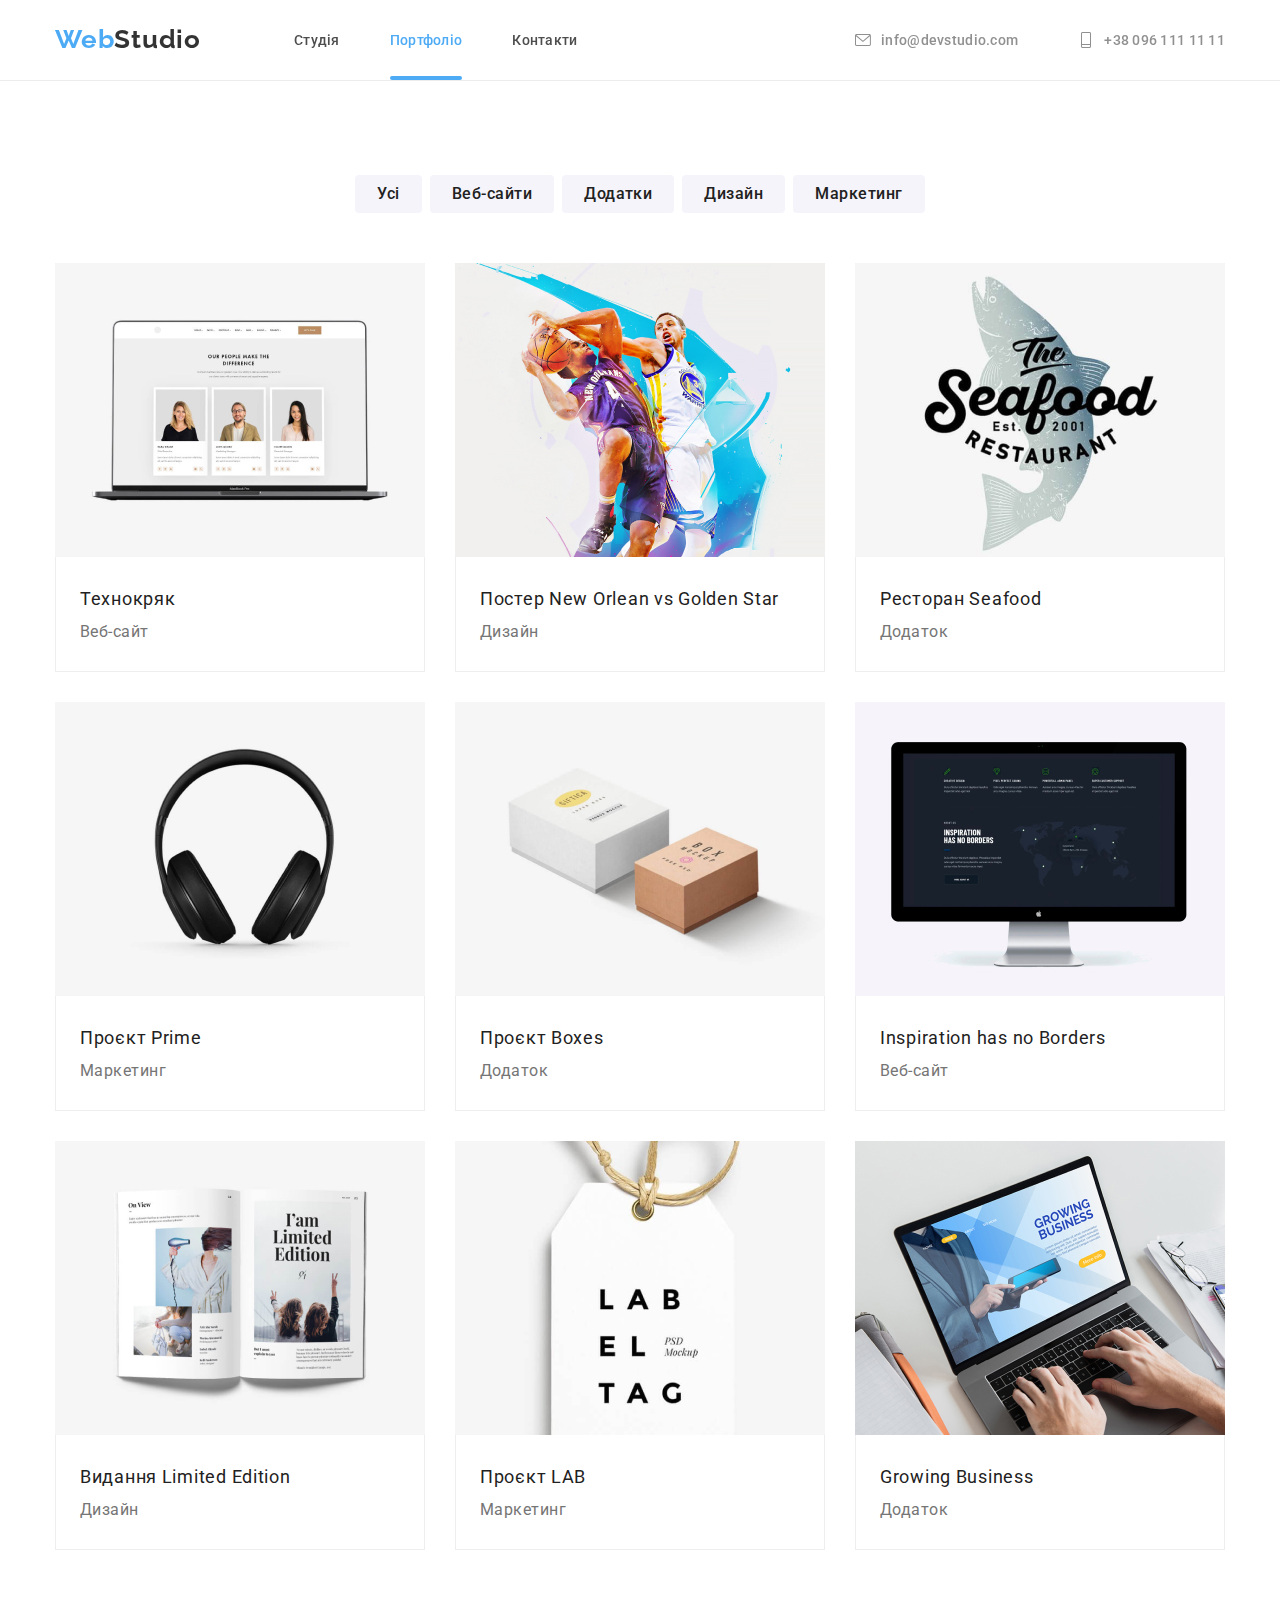
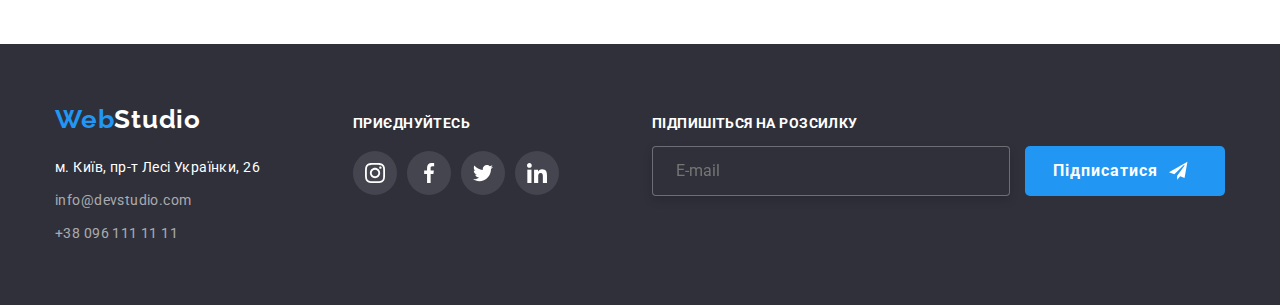
==== portfolio.html @ acaff8c2 "Initial commit" ====
<!DOCTYPE html>
<html lang="uk">

<head>
	<meta charset="UTF-8" />
	<meta http-equiv="X-UA-Compatible" content="IE=edge"/>
	<meta name="viewport" content="width=device-width, initial-scale=1.0"/>
	<link rel="preconnect" href="https://fonts.googleapis.com"/>
	<link rel="preconnect" href="https://fonts.gstatic.com" crossorigin/>
	<link
		href="https://fonts.googleapis.com/css2?family=Raleway:wght@700&family=Roboto:wght@400;500;700;900&display=swap"
		rel="stylesheet" />
	<title>Web Studio</title>
	<link rel="stylesheet" href="https://cdnjs.cloudflare.com/ajax/libs/modern-normalize/1.1.0/modern-normalize.min.css">
	<link rel="stylesheet" href="css/styles.css"/>
	<!--Font-->
</head>
<body>
	<header class="header">
		<div class="container">
			<div class="header__inner">
				<nav class="header-nav">
					<a href="./index.html" class="logo logo-bl"><span class="logo-blue">Web</span>Studio</a>
					<ul class="site-nav list">
						<li class="head-link">
							<a class="studio" href="./index.html">Студія</a>
						</li>
						<li class="head-link">
							<a class="current is-active" href="./portfolio.html">Портфоліо</a>
						</li>
						<li class="head-link">
							<a class="" href="#">Контакти</a>
						</li>
					</ul>
				</nav>
				<ul class="header-contacts list">
					<li>										
						<a class="link" href="mailto:info@devstudio.com">
							<svg class="icon-header" 
							width="16" height="12">
							<use href="images/icons.svg#icon-mail"></use>
							</svg>info@devstudio.com
						</a>
					</li>
					<li>			
						<a class="link" href="tel:+380961111111">
							<svg class="icon-header" 
							width="16" height="12">
							<use href="images/icons.svg#icon-phone"></use>
							</svg>
							+38 096 111 11 11
						</a>
					</li>
				</ul>
			</div>
		</div>
	</header>
	<main>
		<section class="shop">
			<div class="container">
					<h1 class="visually-hidden"></h1>
					<ul class="list buttons">
						<li class="butt-filt">
							<button type="button" class="btn filter">Усі</button>
						</li>
						<li class="butt-filt">
							<button type="button" class="btn filter">Веб-сайти</button>
						</li>
						<li class="butt-filt">
							<button type="button" class="btn filter">Додатки</button>
						</li>
						<li class="butt-filt">
							<button type="button" class="btn filter">Дизайн</button>
						</li>
						<li class="butt-filt">
							<button type="button" class="btn filter">Маркетинг</button>
						</li>
					</ul>
					<ul class="list shop__list">
						<li>
							<a class="shop_card" href="card">
								<div class="shop_overlay">
									<img src="images/project1.jpg" alt="notebook" width="368"/>
								<div class="overlay">
									<p>
										Ресурс пропонує комплексні пропозиції з різним рівнем функціоналу та сервісів. Все це дозволить відвідувачу отримати вичерпні відомості про компанію чи приватну особу.
									</p>
								</div>
								</div>
								<div class="shop__box">
									<h2 class="projects-card-title">Технокряк</h2>
									<p class="projects-card-text">Веб-сайт</p>
								</div>
							</a>
						</li>
						<li>
							<a class="shop_card" href="card">
								<div class="shop_overlay">
								<img src="images/project2.jpg" alt="poster" width="368"/>
								<div class="overlay">
									<p>
										Ресурс пропонує комплексні пропозиції з різним рівнем функціоналу та сервісів. Все це дозволить відвідувачу отримати вичерпні відомості про компанію чи приватну особу.
									</p>
								</div>
								</div>
								<div class="shop__box">
									<h2 class="projects-card-title">Постер New Orlean vs Golden Star</h2>
									<p class="projects-card-text">Дизайн</p>
								</div>
							</a>
						</li>
						<li>
							<a class="shop_card" href="card">
								<div class="shop_overlay">
								<img src="images/project3.jpg" alt="logo" width="368"/>
								<div class="overlay">
									<p>
										Ресурс пропонує комплексні пропозиції з різним рівнем функціоналу та сервісів. Все це дозволить відвідувачу отримати вичерпні відомості про компанію чи приватну особу.
									</p>
								</div>
								</div>
								<div class="shop__box">
									<h2 class="projects-card-title">Ресторан Seafood</h2>
									<p class="projects-card-text">Додаток</p>
								</div>
							</a>
						</li>
						<li>
							<a class="shop_card"  href="card">
								<div class="shop_overlay">
								<img src="images/project4.jpg" alt="headphones" width="368"/>
								<div class="overlay">
									<p>
										Ресурс пропонує комплексні пропозиції з різним рівнем функціоналу та сервісів. Все це дозволить відвідувачу отримати вичерпні відомості про компанію чи приватну особу.
									</p>
								</div>
								</div>
								<div class="shop__box">
									<h2 class="projects-card-title">Проєкт Prime</h2>
									<p class="projects-card-text">Маркетинг</p>
								</div>
							</a>	
						</li>
						<li>
							<a class="shop_card" href="card">
								<div class="shop_overlay">
								<img src="images/project5.jpg" alt="cardboxes" width="368"/>
								<div class="overlay">
									<p>
										Ресурс пропонує комплексні пропозиції з різним рівнем функціоналу та сервісів. Все це дозволить відвідувачу отримати вичерпні відомості про компанію чи приватну особу.
									</p>
								</div>
								</div>
								<div class="shop__box">
									<h2 class="projects-card-title">Проєкт Boxes</h2>
									<p class="projects-card-text">Додаток</p>
								</div>
							</a>	
						</li>
						<li>
							<a class="shop_card" href="card">
								<div class="shop_overlay">
								<img src="images/project6.jpg" alt="monitor" width="368"/>
								<div class="overlay">
									<p>
										Ресурс пропонує комплексні пропозиції з різним рівнем функціоналу та сервісів. Все це дозволить відвідувачу отримати вичерпні відомості про компанію чи приватну особу.
									</p>
								</div>
								</div>
								<div class="shop__box">
									<h2 class="projects-card-title">Inspiration has no Borders</h2>
									<p class="projects-card-text">Веб-сайт</p>
								</div>
							</a>
						</li>
						<li>
							<a class="shop_card" href="card">
								<div class="shop_overlay">
								<img src="images/project7.jpg" alt="book" width="368"/>
								<div class="overlay">
									<p>
										Ресурс пропонує комплексні пропозиції з різним рівнем функціоналу та сервісів. Все це дозволить відвідувачу отримати вичерпні відомості про компанію чи приватну особу.
									</p>
								</div>
								</div>
								<div class="shop__box">
									<h2 class="projects-card-title">Видання Limited Edition</h2>
									<p class="projects-card-text">Дизайн</p>
								</div>
							</a>	
						</li>
						<li>
							<a class="shop_card" href="card">
								<div class="shop_overlay">
								<img src="images/project8.jpg" alt="tag" width="368"/>
								<div class="overlay">
									<p>
										Ресурс пропонує комплексні пропозиції з різним рівнем функціоналу та сервісів. Все це дозволить відвідувачу отримати вичерпні відомості про компанію чи приватну особу.
									</p>
								</div>
								</div>
								<div class="shop__box">
									<h2 class="projects-card-title">Проєкт LAB</h2>
									<p class="projects-card-text">Маркетинг</p>
								</div>
							</a>
						</li>
						<li>
							<a class="shop_card" href="card">
								<div class="shop_overlay">
								<img src="images/project9.jpg" alt="notebook" width="368"/>
								<div class="overlay">
									<p>
										Ресурс пропонує комплексні пропозиції з різним рівнем функціоналу та сервісів. Все це дозволить відвідувачу отримати вичерпні відомості про компанію чи приватну особу.
									</p>
								</div>
								</div>
								<div class="shop__box">
									<h2 class="projects-card-title">Growing Business</h2>
									<p class="projects-card-text">Додаток</p>
								</div>
							</a>
						</li>
					</ul>
			</div>
		</section>
	</main>
	<!-- footer section  -->
	<footer class="footer">
		<div class="container">
			<div class="footer__row">
				<div class="footer__inner">
					<a href="./index.html" class="logo footer__logo logo-wh">
						<span class="logo-blue">Web</span>Studio</a>
					<address class="footer-contacts">
						<a href="#" class="footer-adress">м. Київ, пр-т Лесі Українки, 26</a>
						<a href="mailto:info@devstudio.com" class="cont">info@devstudio.com</a>
						<a href="tel:+380961111111" class="cont">+38 096 111 11 11</a>
					</address>
				</div>
				<div class="footer__inner-soc">
					<p class="footer-name-p">Приєднуйтесь</p>
					<ul class="footer__soc-row">
						<li>
							<a  class="footer_social" href="#">
								<svg class="icon-footer" 
									width="20" height="20">
									<use href="images/icons.svg#icon-instagramwh"></use>
								</svg>
							</a>
						</li>
						<li>
							<a  class="footer_social" href="#">
								<svg class="icon-footer" 
									width="20" height="20">
									<use href="images/icons.svg#icon-facebookwh"></use>
								</svg>
							</a>
						</li>
						<li>
							<a  class="footer_social" href="#">
								<svg class="icon-footer" 
									width="20" height="20">
									<use href="images/icons.svg#icon-twitterwh"></use>
								</svg>
							</a>
						</li>
						<li>
							<a  class="footer_social" href="#">
								<svg class="icon-footer" 
									width="20" height="20">
									<use href="images/icons.svg#icon-linkedinwh"></use>
								</svg>
							</a>
						</li>
					</ul>
				</div>
				<div class="footer_form">
					<p class="footer-send-p">Підпишіться на розсилку</p>
					<form class="footer-form-send" >
						<input class="input-field-send" type="email" name="user-mail"
								required 
								placeholder="E-mail"/>
						<button class="footer-send-btn" type="submit">
							Підписатися 
							<svg class="icon-send" width="20" height="20">
								<use href="./images/icons.svg#icon-teleg-wb" ></use>
							</svg>
						</button>
					</form> 	
				</div>
			</div>
		</div>
	</footer>
	<div class="backdrop is-hidden" data-modal>
		<div class="modal">
		  <button class="close" data-modal-close>
				<svg 
				width="11" height="11" viewBox="0 0 32 32">
				 <use href="./images/icons.svg#icon-close-black">
				 </use>
				</svg>
			</button>
		</div>
	</div>
	<script src="./js/modal.js"></script>
</body>
</html>
---- css/styles.css ----
:root {
	/* Fonts */
	--main-font: "Roboto", sans-serif;
	--secondary-font: "Raleway", sans-serif;
	/*Text colors*/
	--main-txt-cl: #757575;
	--second-txt-cl: #212121;
	--accent-txt-cl: #2196f3;
	--light-txt-cl: #ffffff;
	--black-txt-cl: #000000;
	--black-opacity-txt-cl: rgba(255, 255, 255, 0.6);

	/*Background colors*/
	--main-bg-cl: #FFFFFF;
	--secondary-bg-cl: #2f303a;
	--third-bg-cl: #f5f4fa;
	--button-bg-cl: #2196f3;
}

*,
*::after,
*::before {
	-webkit-box-sizing: border-box;
	box-sizing: border-box;
}

body {
	position: relative;
	font-style: normal;
	margin: 0 auto;
}

input {
	border: none;
	font-family: inherit;
	font-weight: inherit;
	font-size: inherit;
}

input:-webkit-autofill {
	-webkit-box-shadow: 0 0 0 30px rgba(255, 255, 255, 0) inset;
	box-shadow: 0 0 0 30px rgba(255, 255, 255, 0) inset;
}

input::-webkit-outer-spin-button,
input::-webkit-inner-spin-button {
	-webkit-appearance: none;
	margin: 0;
}

textarea,
input,
button:focus {
	outline: none;
}

button {
	font-size: inherit;
	cursor: pointer;
	border: none;
	background: none;
	padding: 0;
	font-family: inherit;
	color: inherit;
}


ul,
li {
	display: block;
	margin: 0;
	padding: 0;
}

h1,
h2,
h3,
h4,
h5,
h6 {
	font-weight: 400;
	margin: 0;
}

p {
	margin: 0;
}

a {
	text-decoration: none;
	color: inherit;
}


textarea {
	color: inherit;
	font-family: inherit;
	font-weight: inherit;
	font-size: inherit;
	border: none;
	resize: none;
	padding: 12px 16px;
}

.container {
	max-width: 1200px;
	margin: 0 auto;
	padding-left: 15px;
	padding-right: 15px;
}

/* body */
body {
	background-color: var(--main-bg-cl);
	color: var(--main-txt-cl);
	font-family: var(--main-font);
}

/* header */
.header {
	background-color: var(--light-txt-cl);
	font-weight: 500;
	font-size: 14px;
	line-height: calc(16/14);
	letter-spacing: 0.02em;
	margin: 0;
	padding: 24px 0 25px;
}

.header nav {
	display: flex;
	align-items: center;
	opacity: 0.8;
}

.studio {
	margin-left: 93px;
}

.current {
	font-weight: 500;
	font-size: 14px;
	line-height: 16px;
	letter-spacing: 0.02em;
	color: #212121;
}

.header__inner {
	display: flex;
	align-items: center;
	justify-content: space-between;
}

.header a {
	transition: color 250ms cubic-bezier(0.4, 0, 0.2, 1);
}

nav:active {
	color: var(--accent-txt-cl);
}

.header-contacts a {
	text-decoration: none;
	color: var(--main-txt-cl);
	opacity: 0.8;
}

.header-contacts a:hover,
.header-contacts a:focus {
	color: var(--accent-txt-cl);
	
}

.mail::before
.tel::before {
	content: "";
	background-image: url(images/smartphone.svg);
}

/* logo */
.logo {
	display: inline-block;
	font-family: var(--secondary-font);
	font-weight: 700;
	font-size: 26px;
	line-height: calc(31/26);
	letter-spacing: 0.03em;
	text-decoration: none;
}

.logo-bl {
	color: var(--black-txt-cl);
}

.logo-wh {
	color: var(--light-txt-cl);
}

.logo-blue {
	color: var(--accent-txt-cl);
}

/*svg*/
.icon-header {
	display: flex;
	fill: currentColor;
	height: 16px;
	align-items: center;
	transition: color 250ms cubic-bezier(0.4, 0, 0.2, 1);
}
.link {
    color: grey;
}
.link:hover
.link:focus{
    color: var(--accent-txt-cl);
}

.icon-team:hover
.icon-team:focus {
	fill:#EEEEEE
}


/* help class to remove dots in ul */
.list {
	list-style: none;
}

/* help class to hide header */
.hide {
	visibility: hidden;
}
.visually-hidden {
	position: absolute;
	width: 1px;
	height: 1px;
	margin: -1px;
	padding: 0;
	overflow: hidden;
	border: 0;
	clip: rect(0 0 0 0);
   } 
/* site-nav */

.site-nav,
.header-contacts {
	display: flex;
	align-items: center;
}

.header-contacts li a {
	margin-left: 10px;
	display: flex;
	align-items: center;
}

.header-contacts li a:hover {
	fill: #2196f3;
	
}

.header-contacts li a svg {
	margin-right: 10px;
}

.site-nav .is-active {
	color: var(--accent-txt-cl);
}

.current::after {
	position: absolute;
	display: block;
	content: "";
	bottom: 0;
	left: 0;
	width: 100%;
	height: 4px;
	border-radius: 2px;
	background: #2196f3;
}

.head-link a{
	position: relative;
	padding: 32px 0;
}


.site-nav a {
	text-decoration: none;
	color: var(--second-txt-cl);
}

.site-nav a:hover,
.site-nav a:focus {
	color: var(--accent-txt-cl);
}

.site-nav li:not(:last-child),
.header-contacts li:not(:last-child) {
	margin-right: 50px;
}

/* hero */

.hero {
	padding: 200px;
	background-color: var(--secondary-bg-cl);
	background-image: url(../images/main-bg.png);
	background-position: center center;
	background-repeat: no-repeat;
	background-size: cover;
	background-color: rgba(47, 48, 58, 0.4);
	max-width: 1600px;
	width: 100%;
	background-size: cover;
	position: relative;
	z-index: 10;
	margin: 0 auto;
}

.hero:after {
	content: '';
	position: absolute;
	top: 0;
	left: 0;
	right: 0;
	bottom: 0;
	background: rgba(47, 48, 58, 0.4);
	z-index: -1;
}

.hero__inner {
	margin: 0 auto;
}

.hero a{
	transition: color 250ms cubic-bezier(0.4, 0, 0.2, 1);
}


.hero-title {
	display: block;
	margin: 0 auto;
	max-width: 700px;
	font-weight: 900;
	font-size: 44px;
	line-height: calc(60/44);
	text-align: center;
	letter-spacing: 0.06em;
	text-transform: uppercase;
	color: var(--light-txt-cl);
}

.btn-hero {
	transform: translateY(30px);
	font-family: var(--main-font);
	color: var(--light-txt-cl);
	background-color: var(--button-bg-cl);
	font-weight: 700;
	font-size: 16px;
	line-height: calc(30/16);
	padding: 10px 32px;
	border-radius: 4px;
	margin: 0 auto;
	max-width: fit-content;
	display: flex;
	align-items: center;
	text-align: center;
	letter-spacing: 0.06em;
	box-shadow: 0px 4px 4px rgba(0, 0, 0, 0.15);
}

/* Modal*/

.backdrop {
	position: fixed;
	z-index: 99;
	top: 0;
	left: 0;
	width: 100%;
	height: 100%;
	background-color: rgba(0, 0, 0, 0.2);
	transition: opacity 250ms cubic-bezier(0.4, 0, 0.2, 1);
}
  
.backdrop.is-hidden {
	opacity: 0;
	pointer-events: none;
}
  
.modal {
	position: absolute;
	z-index: 99;
	top: 70px;
	left: 30%;
	width: 528px;
	min-height: 561px;
	background-color: var(--main-bg-cl);
	border-radius: 4px;
	top: 50%; 
	left: 50%; 
	transform: translate(-50%, -50%); 
	padding: 40px;;
}
  
.close {
	position: absolute;
	top: 8px;
	right: 8px;
	display: flex;
	align-items: center;
	justify-content: center;
	width: 30px;
	height: 30px;
	padding: 0;
	border: 1px solid rgba(0, 0, 0, 0.1);
	border-radius: 50%;
	cursor: pointer;
	fill: var(--black-txt-cl);
	background-color: var(--main-bg-cl);
}

.close:focus{
	fill: #2196F3;
}


/* Modal form */
.register-form-title {
	display: block;
	text-align: center;
	font-size: 20px;
	margin-bottom: 10px;
	font-weight: 700;
	font-size: 20px;
	line-height: 23px;
	text-align: center;
	letter-spacing: 0.03em;
	color: #212121;
}

.register-form {
	letter-spacing: 0.01em;
}

.register-form-group {
	margin-bottom: 20px;
}
  
.register-form-field {
	position: relative;
	display: block;
	margin-bottom: 25px;
	transform: translateY(18px);
}
  
.register-form-label {
	position: absolute;
	display: block;
	top: -14px;
	left: 5px;
	font-family: var(--main-font);
	font-style: normal;
	font-weight: 400;
	font-size: 14px;
	line-height: 14px;
	letter-spacing: 0.01em;
	color: #757575;
}
  
.register-form-input {
	width: 100%;
	height: 45px;
	padding-left: 42px;
	padding-right: 42px;
	margin-top: 3px;
	border: 1px solid #191c26;
	border-radius: 10px;
	outline: transparent;
	transition: border-color 250ms;
	box-sizing: border-box;
	border: 1px solid rgba(33, 33, 33, 0.2);
	border-radius: 4px;
}
  
.register-form-input:focus  {
	border: 1px solid rgba(33, 150, 243, 0.9);
}

.register-form-input:focus ~ .register-form-icon {
	fill: #2196f3;
}

.register-form-feedback {
	position: absolute;
	display: flex;
	top: -13%;
	left: 5px;
	font-family: var(--main-font);
	font-style: normal;
	font-weight: 400;
	font-size: 14px;
	line-height: 14px;
	letter-spacing: 0.01em;
	color: #757575;
}

.modal-textarea { 
	display: block;
  	width: 100%;
  	height: 130px;
  	padding: 16px;
 	font-size: 14px;
  	resize: none;
  	outline: transparent;
	color: rgba(117, 117, 117, 0.5);
}

.modal-textarea::placeholder {
	padding: 0;
}

.register-form-icon {
	position: absolute;
	top: 50%;
	left: 10px;
	transform: translateY(-50%);
	fill: #212121;
}
  
.register-form-icon:hover  
.register-form-icon:focus
.register-form-icon::placeholder{
	fill: #2196f3;
	transition: fill 250ms cubic-bezier(0.4, 0, 0.2, 1);
}
  
.register-form-notification {
	position: absolute;
	top: 50%;
	right: 10px;
	transform: translateY(-50%);
	display: block;
  }
  
  
  .register-form-heading {
	display: block;
	margin-bottom: 10px;
	font-size: 14px;
  }
  
  .register-form-message {
	
  }
  
  .register-form-message::placeholder {
	font-size: 14px;
  }
  
  .register-form-agreement {
	width: 423px;
	height: 24px;
	display: flex;
	align-items: center;
	justify-content: center;
	gap: 10px;
	margin-bottom: 20px;
  }
  
  .register-form-desc {
	font-size: 14px;
	user-select: none;
}
  
.register-form-link {
	color: #2196f3;
	text-decoration: underline;
}
  
.register-form-btn {
	display: flex;
	font-weight: 700;
	margin: 0 auto;
	width: 200px;
	height: 50px;
	padding-left: 50px;
	border-radius: 5px;
	align-items: center;
	text-align: center;
	letter-spacing: 0.06em;
	box-shadow: 0px 4px 4px rgba(0, 0, 0, 0.15);
	background: var(--button-bg-cl);
	color: var(--light-txt-cl);
}

.register-form-btn:focus {
	background: #188CE8;
}

.register-form-checkbox:checked + .register-form-agreement {
	color: #2196f3;
}

/*  input modal  */

.modal_text {
	text-align: center;
	margin-top: 40px;
	font-weight: 700;
	font-size: 20px;
	color: #000000;
}

.input__name input {
	max-width: 448px;
	width: 100%;
	min-height: 40px;
	margin: 20px 20px 0px 20px;
	position: relative;
	border-radius: 4px;
	border: 1px solid #999999;
	padding-left: 30px;
}

.input__name img {
	float: left;
	transform: translate(44px, 32px);
}


.text__area {
	margin-left: 0;
	max-width: 448px;
	min-height: 90px;
	margin-top: 10px;
	border-radius: 4px;
	border: 1px solid #999999;
	width: 100%;
	outline: transparent;
	transition: border-color 250ms;
	box-sizing: border-box;
	border: 1px solid rgba(33, 33, 33, 0.2);
}

textarea {
	max-width: 448px;
	width: 100%;
	min-height: 90px;
	padding: 8px;
}

::placeholder {
	padding: 8px;
}

.checkbox_m {
	text-decoration: dashed;
	color: #2196F3;
	border-bottom: 1px solid #2196F3;
}

.check {
	margin-left: 42px;
}


.about {
	padding-top: 94px;
	padding-bottom: 94px;
}

.feature-list {
	display: flex;
	gap: 30px;
}

.feature-list-title {
	margin-bottom: 10px;
	margin-top: 15px;
}

.about__icon-overlay {
	height: 120px;
	background: #F5F4FA;
	border-radius: 4px;
	margin-bottom: 30px;
	display: flex;
	align-items: center;
	justify-content: center;
}

.what {
	padding-bottom: 94px;
}

.what__title {
	margin-bottom: 50px;
}

.what__list {
	display: flex;
	gap: 30px;
}

.what__list {
	align-items: center;
}

.what_name {
	opacity: 1;
}

.what_name p {
	display: flex;
	position: absolute;
	width: 100%;
	height: 24%;
	bottom: 0;
	left: 0;
	justify-content: center;
	align-items: center;
	background-color: rgba(47, 48, 58, 0.8);
	box-sizing: border-box;
	text-transform: uppercase;
	font-size: 14px;
	line-height: calc(16/14);
	text-align: center;
	letter-spacing: 0.03em;
	color: #fff;
	font: var(--main-font);
}

.what__list li {
	position: relative;
}

.what__list li img {
	display: block;
}

/* section  */

.section.team {
	background-color: var(--third-bg-cl);
}

.section-title {
	font-weight: 700;
	font-size: 36px;
	line-height: calc(42/36);
	text-align: center;
	letter-spacing: 0.03em;
	color: var(--second-txt-cl);
}


/* features */

.feature-list-title {
	font-weight: 700;
	font-size: 14px;
	line-height: calc(16/14);
	letter-spacing: 0.03em;
	text-transform: uppercase;
	color: var(--second-txt-cl);
}

.feature-list-text {
	font-size: 14px;
	line-height: calc(24/14);
	letter-spacing: 0.03em;
	color: var(--main-txt-cl);
}

/* team  */
.container__team {
	display: flex;
	justify-content: space-between;
	align-items: center;
	max-width: 1170px;
	height: 368px;
	margin: 0 auto;
}

.team-card-title {
	font-weight: 500;
	font-size: 16px;
	line-height: calc(19/16);
	text-align: center;
	letter-spacing: 0.03em;
	color: var(--second-txt-cl);
}

.team-card-text {
	font-size: 16px;
	line-height: calc(19/16);
	text-align: center;
	letter-spacing: 0.03em;
	color: var(--main-txt-cl);
	margin-bottom: 16px;
	
}

.team {
	padding: 94px 0;
}

.team__title {
	margin-bottom: 50px;
}


.team__item {
	padding-bottom: 30px;
	background: #fff;
	box-shadow: 0px 1px 3px rgba(0, 0, 0, 0.12),
		0px 1px 1px rgba(0, 0, 0, 0.14),
		0px 2px 1px rgba(0, 0, 0, 0.2);
	border-radius: 0px 0px 4px 4px;
}

.team__item img {
	padding-bottom: 30px;

}

.team-card-title {
	margin-bottom: 10px;
}

.team__soc-row {
	display: flex;
	gap: 10px;
	justify-content: center;
}

.team-icon-media {
	width: 44px;
	height: 44px;
	border-radius: 100%;
	display: flex;
	align-items: center;
	justify-content: center;
	transition: background-color 250ms cubic-bezier(0.4, 0, 0.2, 1), fill 250ms cubic-bezier(0.4, 0, 0.2, 1);
}

.team-icon-media svg {
	fill: #AFB1B8;
}

.team-icon-media:hover {
	background-color: #2196F3;
	fill: #FFFFFF;
	
}

.team-icon-media:hover svg {
	fill: #FFFFFF;
}

.team-inform {
	padding-top: 3px;
	padding-bottom: 3px;
}

/* clients  */

.clients {
	padding: 94px 0;
}

.clients__item {
	border: 1px solid #AFB1B8;
	border-radius: 4px;
	display: flex;
	align-items: center;
	justify-content: center;
	min-height: 92px;
	fill: #AFB1B8;
	transition: border 250ms cubic-bezier(0.4, 0, 0.2, 1), fill 250ms cubic-bezier(0.4, 0, 0.2, 1);
}

.clients__item:hover {
	border: 1px solid #2196F3;
	fill: #2196F3;
	cursor: pointer;
}

.clients__item {
	height: 92px;
  	width: 170px;
}
.clients__list {
	display: flex;
	flex-direction: row;
  	height: 100%;
  	width: 100%;
    object-fit: fill;
	align-content: space-between;
	justify-content: center;
	gap: 30px;

}


/* buttons */
.btn {
	font-weight: 500;
	font-size: 16px;
	line-height: calc(26/16);
	text-align: center;
	letter-spacing: 0.03em;
	cursor: pointer;
}

.buttons .btn {
	color: var(--second-txt-cl);
	background-color: var(--third-bg-cl);
	transition: color 250ms cubic-bezier(0.4, 0, 0.2, 1), background-color 250ms cubic-bezier(0.4, 0, 0.2, 1); box-shadow 250ms cubic-bezier(0.4, 0, 0.2, 1);
}

.buttons .btn:hover,
.buttons .btn:focus {
	color: var(--light-txt-cl);
	background-color: var(--button-bg-cl);
	box-shadow: 0px 3px 1px rgba(0, 0, 0, 0.1), 0px 1px 2px rgba(0, 0, 0, 0.08), 0px 2px 2px rgba(0, 0, 0, 0.12);	
}

/* projects */
.projects-card-title {
	font-size: 18px;
	line-height: calc(36/18);
	letter-spacing: 0.04em;
	color: var(--second-txt-cl);
}

.projects-card-text {
	font-size: 16px;
	line-height: calc(30/16);
	letter-spacing: 0.03em;
	color: var(--main-txt-cl);
}

/* footer */
.footer__row {
	display: flex;
	align-items: baseline;
	justify-content: space-between;
}

.footer {
	padding-top: 60px;
	padding-bottom: 60px;
	background-color: var(--secondary-bg-cl);
}

.footer__logo {
	display: block;
	margin-bottom: 20px;
}

.footer-contacts {
	display: flex;
	flex-direction: column;
}

.footer-contacts .cont:nth-child(2) {
	display: block;
	margin-bottom: 9px;
}

.footer-adress {
	margin-bottom: 9px;
}

.footer-adress {
	font-style: normal;
	font-size: 14px;
	line-height: calc(24/14);
	letter-spacing: 0.03em;
	color: var(--light-txt-cl);
	text-decoration: none;
}


.footer-contacts .cont {
	font-style: normal;
	font-size: 14px;
	line-height: calc(24/14);
	letter-spacing: 0.03em;
	color: var(--black-opacity-txt-cl);
	text-decoration: none;
}

.footer__soc-row {
    display: flex;
	justify-content: center;
	align-items: center;
	gap: 10px;
	margin-top: 20px;
}

.footer_social {

	width: 44px;
	height: 44px;
	border-radius: 100%;
	display: flex;
	align-items: center;
	justify-content: center;
	background: rgba(255, 255, 255, 0.1);
}

.footer-name-p {
	font-weight: 700;
	font-size: 14px;
	line-height: 16px;
	letter-spacing: 0.03em;
	margin-left: 0;
	text-transform: uppercase;
	color: #FFFFFF;
}

.icon-footer {
	fill: #FFFFFF;
}

.footer_social {
transition: background-color 250ms cubic-bezier(0.4, 0, 0.2, 1), fill 250ms cubic-bezier(0.4, 0, 0.2, 1);
}

.footer_social:hover {
	background-color: #2196F3;
	fill: #FFFFFF;
}

.footer_social:hover svg {
	fill: #FFFFFF;
}

.footer a {
	transition:	 color 250ms cubic-bezier(0.4, 0, 0.2, 1);
}

.footer-contacts .cont:hover,
.footer-contacts .cont:focus,
.footer-contacts .footer-adress:hover,
.footer-contacts .footer-adress:focus {
	color: var(--accent-txt-cl);
}


.send-form {
	margin-top: 12px;
	left: 816px;
}

.footer-send-p {
	font-family: var(--main-font);
	font-style: normal;
	font-weight: 700;
	font-size: 14px;
	line-height: 16px;
	margin-bottom: 15px;
	letter-spacing: 0.03em;
	text-transform: uppercase;
	color: #FFFFFF;
}

.footer-send-btn {
	padding: 10px 28px;	
	font-weight: 700;
	width: 200px;
	height: 50px;
	margin-left: 15px;
	background-color: var(--button-bg-cl);
	border-radius: 5px;
	display: flex;
	align-items: center;
	text-align: center;
	letter-spacing: 0.06em;
	color: var(--light-txt-cl);
}

.footer-send-btn:hover {
	background: #2196f3;
}

.footer-form-send {
	display: flex;
}

.icon-send {
	margin-left: 10px;
	fill: #FFFFFF;
}

.label-send {
	display: flex;
	margin-bottom: 20px;
	font-weight: 700;
	font-size: 14px;
	line-height: 1.14;
	letter-spacing: 0.03em;
	text-transform: uppercase;
	color: var(--light-txt-cl);
}

.input-field-send {
	padding: 15px;
	width: 358px;
	border: 1px solid rgba(255, 255, 255, 0.3);
	filter: drop-shadow(0px 4px 4px rgba(0, 0, 0, 0.15));
	border-radius: 4px;
	background-color: #2f303a;
	color: var(--light-txt-cl);
}

.input-field-send:focus {
	border-color: var(--button-bg-cl);
	outline: none;
}

.input-field-send::placeholder {
	font-size: 16px;
	line-height: 1.25;
}

.register-form-agreement {
	display: flex;
	align-items: center;
	justify-content: center;
	gap: 10px;
	margin-bottom: 20px;
}
  
.icon-checked {
	opacity: 0;
	fill: #2196f3;
	transition: opacity 400ms ease;
}
  
.register-form-checkbox:checked + .register-form-icons .icon-checked {
	opacity: 1;
}

.icon-unchecked {
	transition: opacity 400ms ease;
}
  
.register-form-checkbox:checked + .register-form-icons .icon-unchecked {
	opacity: 0;
}


/* Portfolio */

.shop {
	border-top: 1px solid #ECECEC;
	padding-top: 94px;
	padding-bottom: 94px;
}

.buttons {
	display: flex;
	justify-content: center;
	margin-bottom: 50px;
}

.butt-filt:not(:last-child) {
	margin-right: 8px;
}

.filter {
	border-radius: 4px;
	padding: 6px 22px;
	transition: box-shadow 250ms cubic-bezier(0.4, 0, 0.2, 1);
}

.filter:hover
.filter:focus {
	box-shadow: 0px 3px 1px rgba(0, 0, 0, 0.1), 0px 1px 2px rgba(0, 0, 0, 0.08), 0px 2px 2px rgba(0, 0, 0, 0.12);
}


.shop__list {
	display: flex;
	flex-direction: row; 
	flex-wrap: wrap;
	justify-content: center; 
	align-content: space-between;  
	align-items: center;
	gap: 30px;
}

.shop_card:hover {
	box-shadow: 0px 1px 1px rgb(0 0 0 / 12%), 0px 4px 4px rgb(0 0 0 / 6%), 1px 4px 6px rgb(0 0 0 / 16%);
	
}


.shop__box {
	padding: 24px;
	border: 1px solid #EEEEEE;
	border-top: 0px;
}

.shop_card img {
	display: block;
	width: 100%;
}

.shop_card {
	display:block;
	transition: box-shadow 250ms cubic-bezier(0.4, 0, 0.2, 1);
}

.shop_overlay {
	position: relative;
	overflow: hidden;
}

.overlay {
	position: absolute;
	width: 370px;
	height: 294px;
	padding: 63px 24px 63px 24px;
	color: var(--light-txt-cl);
	font-size: 18px;
	line-height: 1.55;
	letter-spacing: 0.54px;
	background-color: rgba(33, 150, 243, 0.9);
	transform: translateY(0);
	transition: transform 250ms cubic-bezier(0.4, 0, 0.2, 1);
}

.shop_card:hover .overlay {
	transform: translateY(-100%);
}

.shop_overlay:hover
.shop_overlay:focus {
	display: inline-block;
	position: absolute;
	top: 0;
	left: 0;
	width: 100%;
	height: 100%;
	background-color: #2196f3;
	transfore: translateY(100%);
}
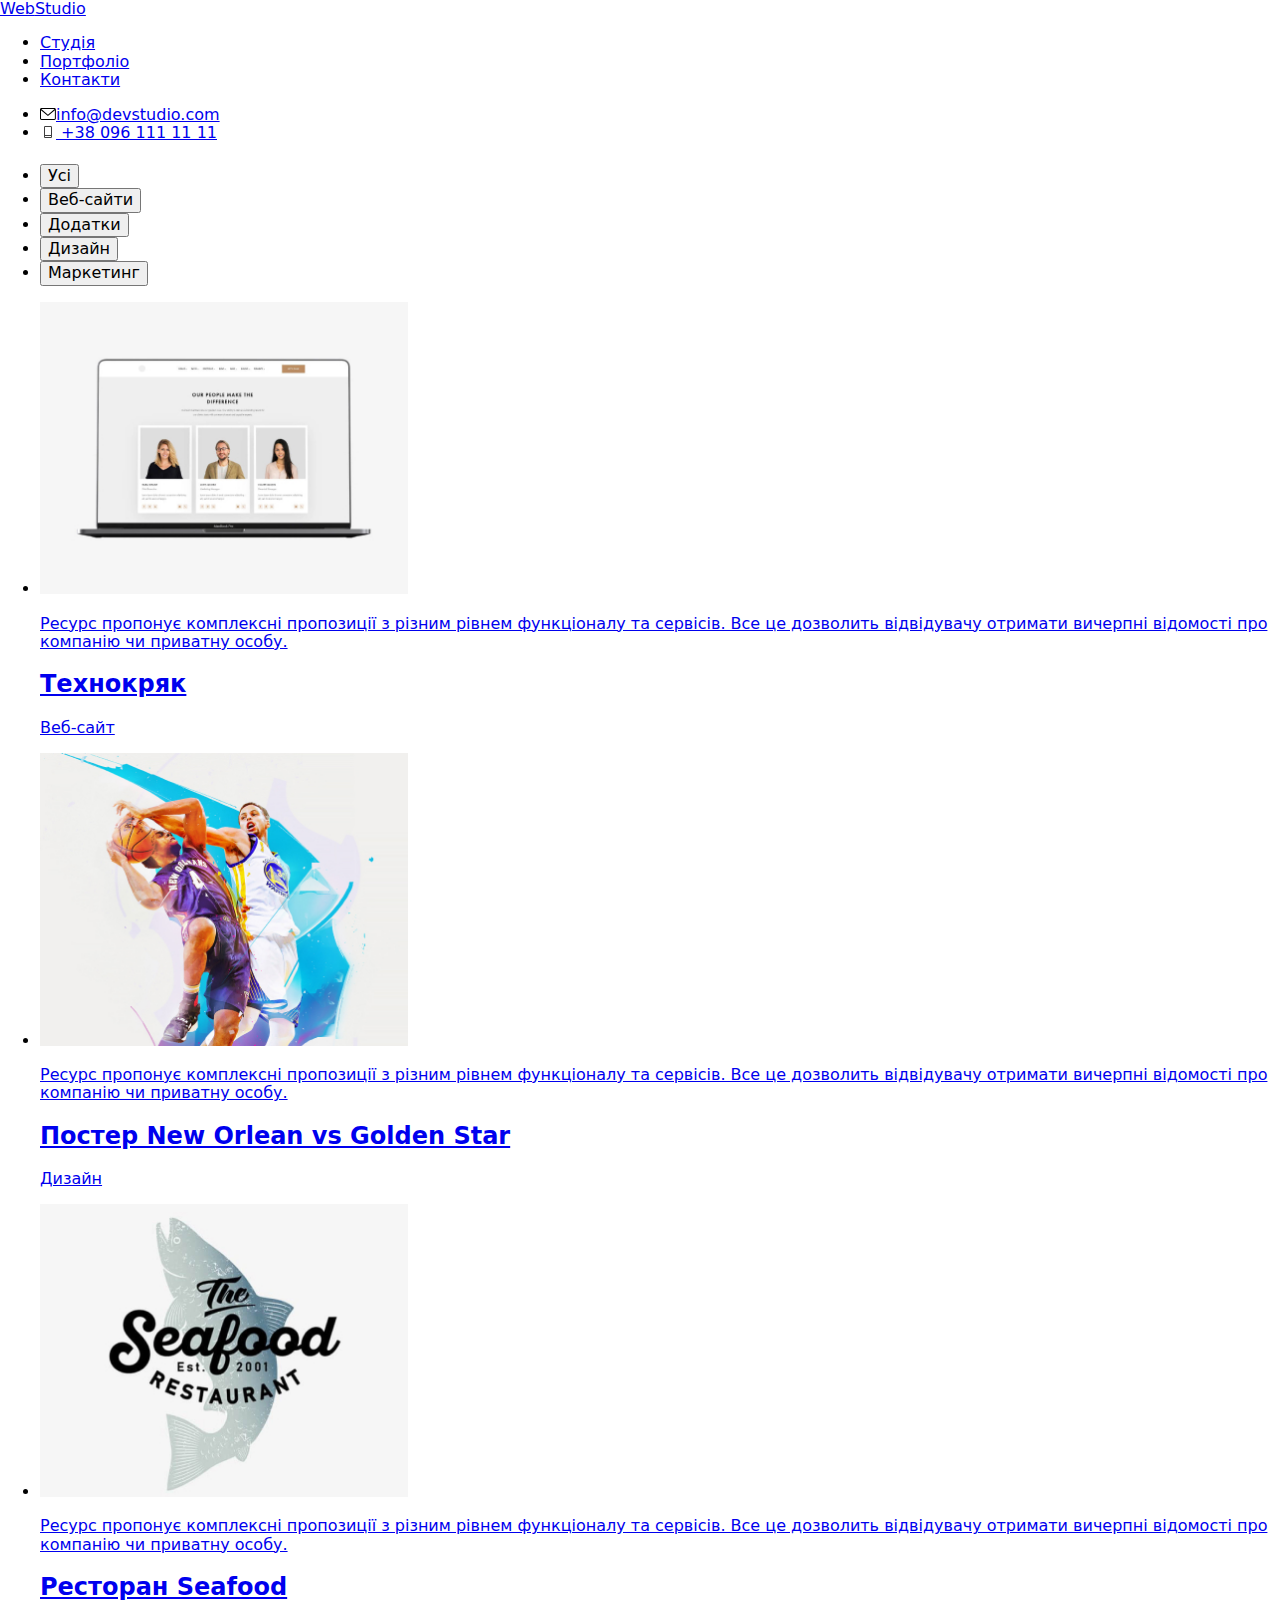
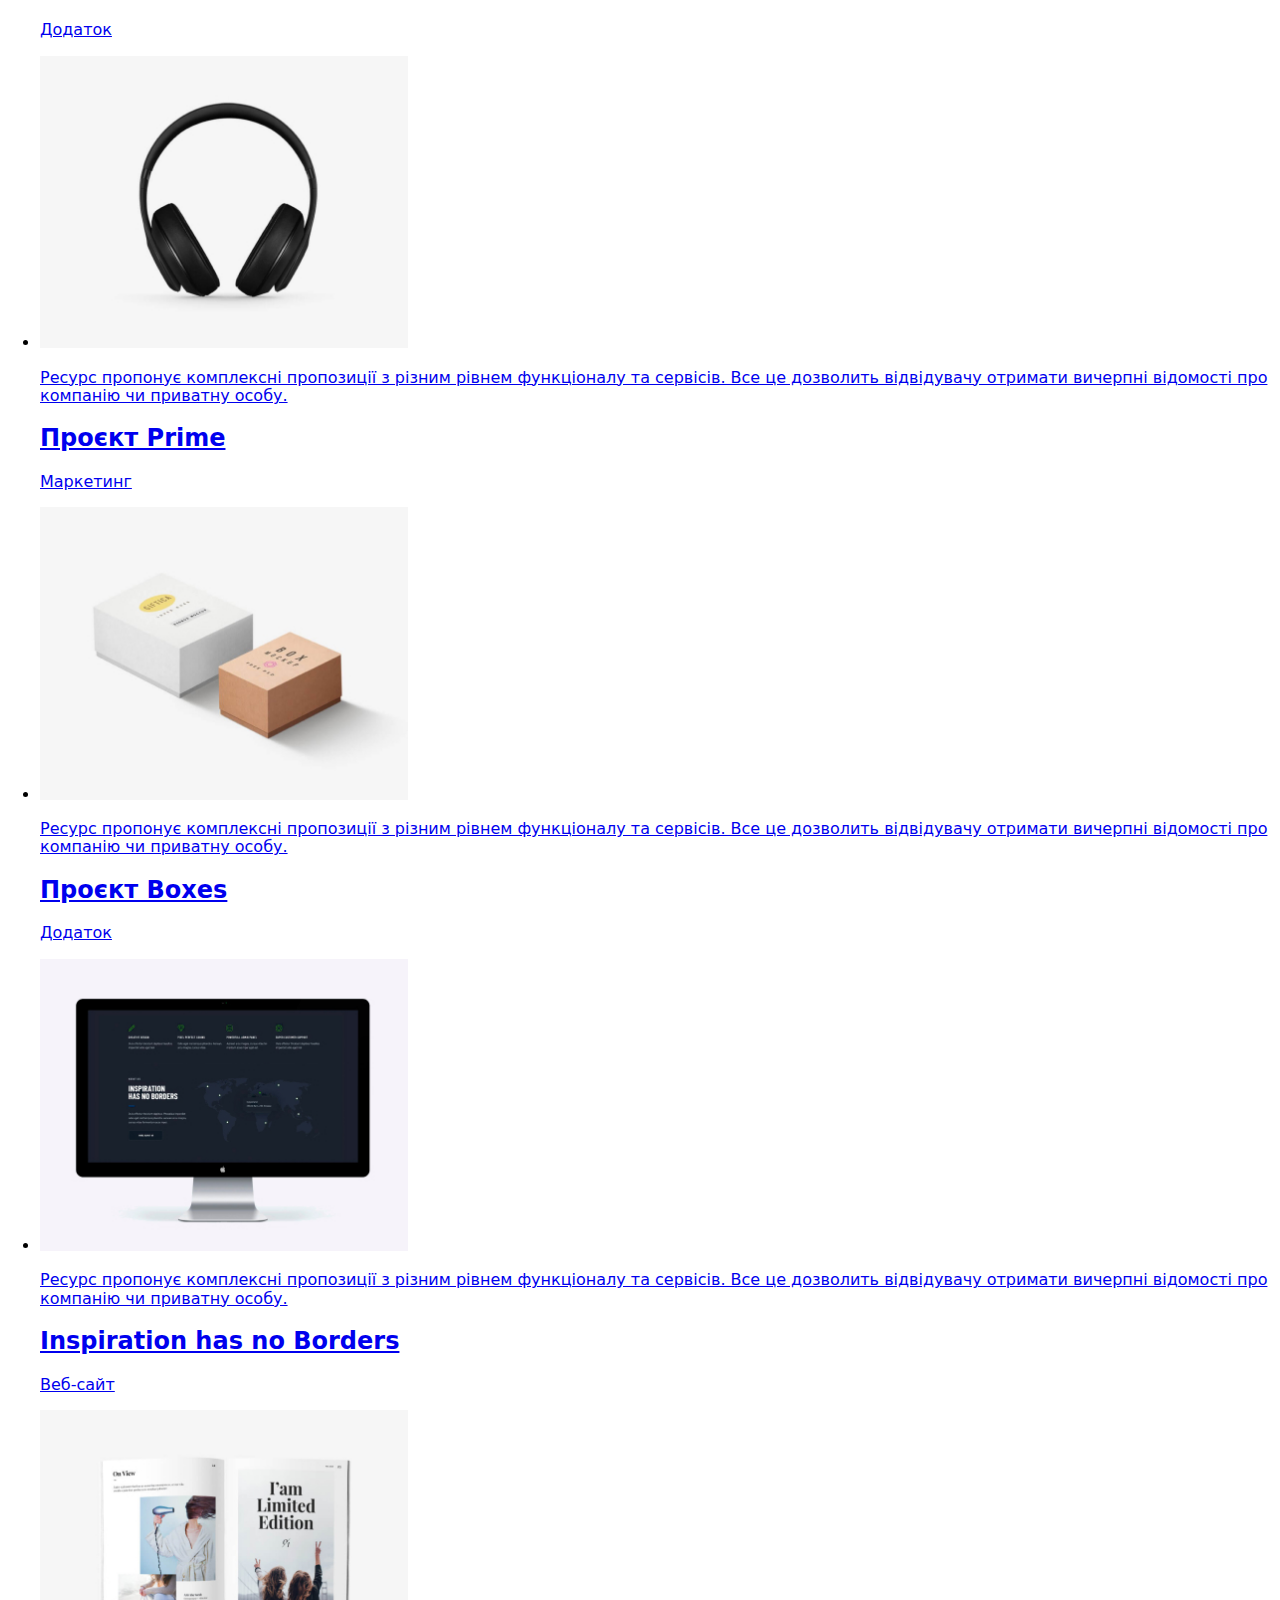
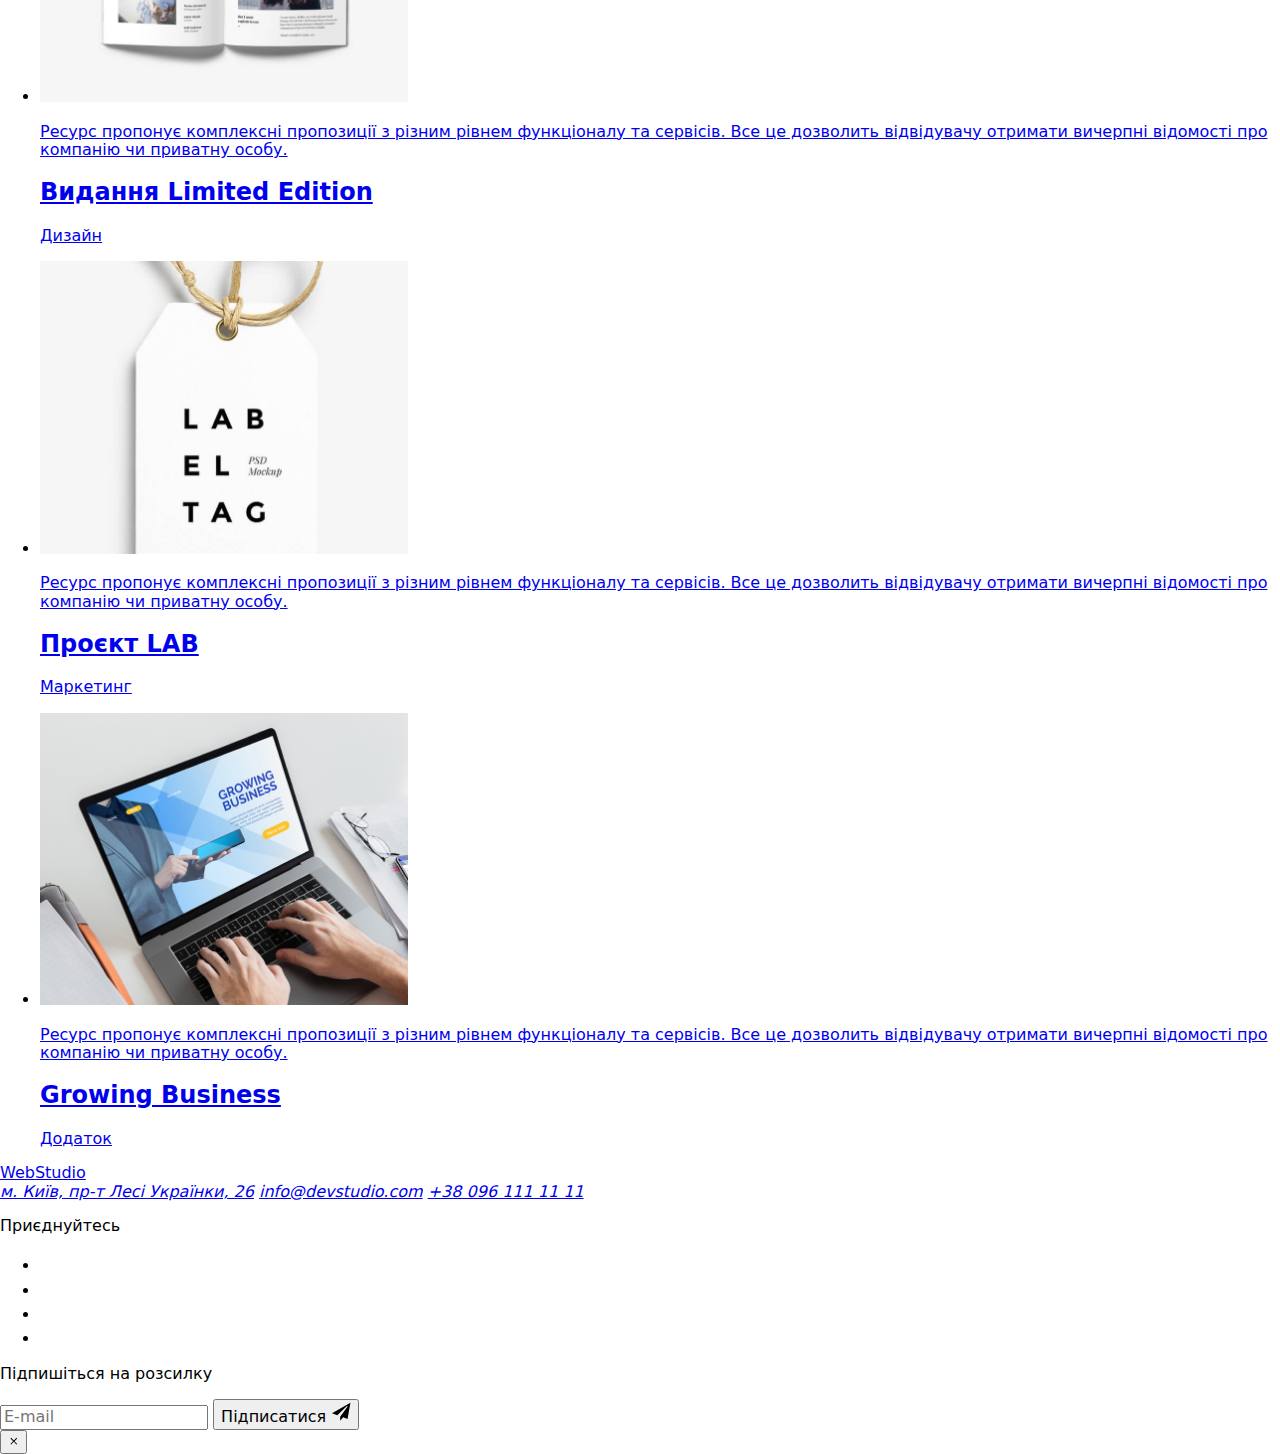
==== commit 9a1c0f44: "edit" ====
--- a/portfolio.html
+++ b/portfolio.html
@@ -12,7 +12,8 @@
 		rel="stylesheet" />
 	<title>Web Studio</title>
 	<link rel="stylesheet" href="https://cdnjs.cloudflare.com/ajax/libs/modern-normalize/1.1.0/modern-normalize.min.css">
-	<link rel="stylesheet" href="css/styles.css"/>
+	<link rel="stylesheet" href="css/main.min.css" />
+	<link rel="stylesheet" href="images/modal/symbol-defs.svg" />
 	<!--Font-->
 </head>
 <body>
@@ -56,7 +57,7 @@
 		</div>
 	</header>
 	<main>
-		<section class="shop">
+		<section class="portfolio">
 			<div class="container">
 					<h1 class="visually-hidden"></h1>
 					<ul class="list buttons">
@@ -76,10 +77,10 @@
 							<button type="button" class="btn filter">Маркетинг</button>
 						</li>
 					</ul>
-					<ul class="list shop__list">
-						<li>
-							<a class="shop_card" href="card">
-								<div class="shop_overlay">
+					<ul class="list portfolio__list">
+						<li>
+							<a class="portfolio__card" href="card">
+								<div class="portfolio__overlay">
 									<img src="images/project1.jpg" alt="notebook" width="368"/>
 								<div class="overlay">
 									<p>
@@ -87,15 +88,15 @@
 									</p>
 								</div>
 								</div>
-								<div class="shop__box">
-									<h2 class="projects-card-title">Технокряк</h2>
-									<p class="projects-card-text">Веб-сайт</p>
-								</div>
-							</a>
-						</li>
-						<li>
-							<a class="shop_card" href="card">
-								<div class="shop_overlay">
+								<div class="portfolio__box">
+									<h2 class="projects-card__title">Технокряк</h2>
+									<p class="projects-card__text">Веб-сайт</p>
+								</div>
+							</a>
+						</li>
+						<li>
+							<a class="portfolio__card" href="card">
+								<div class="portfolio__overlay">
 								<img src="images/project2.jpg" alt="poster" width="368"/>
 								<div class="overlay">
 									<p>
@@ -103,15 +104,15 @@
 									</p>
 								</div>
 								</div>
-								<div class="shop__box">
-									<h2 class="projects-card-title">Постер New Orlean vs Golden Star</h2>
-									<p class="projects-card-text">Дизайн</p>
-								</div>
-							</a>
-						</li>
-						<li>
-							<a class="shop_card" href="card">
-								<div class="shop_overlay">
+								<div class="portfolio__box">
+									<h2 class="projects-card__title">Постер New Orlean vs Golden Star</h2>
+									<p class="projects-card__text">Дизайн</p>
+								</div>
+							</a>
+						</li>
+						<li>
+							<a class="portfolio__card" href="card">
+								<div class="portfolio__overlay">
 								<img src="images/project3.jpg" alt="logo" width="368"/>
 								<div class="overlay">
 									<p>
@@ -119,15 +120,15 @@
 									</p>
 								</div>
 								</div>
-								<div class="shop__box">
-									<h2 class="projects-card-title">Ресторан Seafood</h2>
-									<p class="projects-card-text">Додаток</p>
-								</div>
-							</a>
-						</li>
-						<li>
-							<a class="shop_card"  href="card">
-								<div class="shop_overlay">
+								<div class="portfolio__box">
+									<h2 class="projects-card__title">Ресторан Seafood</h2>
+									<p class="projects-card__text">Додаток</p>
+								</div>
+							</a>
+						</li>
+						<li>
+							<a class="portfolio__card"  href="card">
+								<div class="portfolio__overlay">
 								<img src="images/project4.jpg" alt="headphones" width="368"/>
 								<div class="overlay">
 									<p>
@@ -135,15 +136,15 @@
 									</p>
 								</div>
 								</div>
-								<div class="shop__box">
-									<h2 class="projects-card-title">Проєкт Prime</h2>
-									<p class="projects-card-text">Маркетинг</p>
+								<div class="portfolio__box">
+									<h2 class="projects-card__title">Проєкт Prime</h2>
+									<p class="projects-card__text">Маркетинг</p>
 								</div>
 							</a>	
 						</li>
 						<li>
-							<a class="shop_card" href="card">
-								<div class="shop_overlay">
+							<a class="portfolio__card" href="card">
+								<div class="portfolio__overlay">
 								<img src="images/project5.jpg" alt="cardboxes" width="368"/>
 								<div class="overlay">
 									<p>
@@ -151,15 +152,15 @@
 									</p>
 								</div>
 								</div>
-								<div class="shop__box">
-									<h2 class="projects-card-title">Проєкт Boxes</h2>
-									<p class="projects-card-text">Додаток</p>
+								<div class="portfolio__box">
+									<h2 class="projects-card__title">Проєкт Boxes</h2>
+									<p class="projects-card__text">Додаток</p>
 								</div>
 							</a>	
 						</li>
 						<li>
-							<a class="shop_card" href="card">
-								<div class="shop_overlay">
+							<a class="portfolio__card" href="card">
+								<div class="portfolio__overlay">
 								<img src="images/project6.jpg" alt="monitor" width="368"/>
 								<div class="overlay">
 									<p>
@@ -167,15 +168,15 @@
 									</p>
 								</div>
 								</div>
-								<div class="shop__box">
-									<h2 class="projects-card-title">Inspiration has no Borders</h2>
-									<p class="projects-card-text">Веб-сайт</p>
-								</div>
-							</a>
-						</li>
-						<li>
-							<a class="shop_card" href="card">
-								<div class="shop_overlay">
+								<div class="portfolio__box">
+									<h2 class="projects-card__title">Inspiration has no Borders</h2>
+									<p class="projects-card__text">Веб-сайт</p>
+								</div>
+							</a>
+						</li>
+						<li>
+							<a class="portfolio__card" href="card">
+								<div class="portfolio__overlay">
 								<img src="images/project7.jpg" alt="book" width="368"/>
 								<div class="overlay">
 									<p>
@@ -183,15 +184,15 @@
 									</p>
 								</div>
 								</div>
-								<div class="shop__box">
-									<h2 class="projects-card-title">Видання Limited Edition</h2>
-									<p class="projects-card-text">Дизайн</p>
+								<div class="portfolio__box">
+									<h2 class="projects-card__title">Видання Limited Edition</h2>
+									<p class="projects-card__text">Дизайн</p>
 								</div>
 							</a>	
 						</li>
 						<li>
-							<a class="shop_card" href="card">
-								<div class="shop_overlay">
+							<a class="portfolio__card" href="card">
+								<div class="portfolio__overlay">
 								<img src="images/project8.jpg" alt="tag" width="368"/>
 								<div class="overlay">
 									<p>
@@ -199,15 +200,15 @@
 									</p>
 								</div>
 								</div>
-								<div class="shop__box">
-									<h2 class="projects-card-title">Проєкт LAB</h2>
-									<p class="projects-card-text">Маркетинг</p>
-								</div>
-							</a>
-						</li>
-						<li>
-							<a class="shop_card" href="card">
-								<div class="shop_overlay">
+								<div class="portfolio__box">
+									<h2 class="projects-card__title">Проєкт LAB</h2>
+									<p class="projects-card__text">Маркетинг</p>
+								</div>
+							</a>
+						</li>
+						<li>
+							<a class="portfolio__card" href="card">
+								<div class="portfolio__overlay">
 								<img src="images/project9.jpg" alt="notebook" width="368"/>
 								<div class="overlay">
 									<p>
@@ -215,9 +216,9 @@
 									</p>
 								</div>
 								</div>
-								<div class="shop__box">
-									<h2 class="projects-card-title">Growing Business</h2>
-									<p class="projects-card-text">Додаток</p>
+								<div class="portfolio__box">
+									<h2 class="projects-card__title">Growing Business</h2>
+									<p class="projects-card__text">Додаток</p>
 								</div>
 							</a>
 						</li>
@@ -242,32 +243,32 @@
 					<p class="footer-name-p">Приєднуйтесь</p>
 					<ul class="footer__soc-row">
 						<li>
-							<a  class="footer_social" href="#">
-								<svg class="icon-footer" 
+							<a  class="footer__social" href="#">
+								<svg class="icon__footer" 
 									width="20" height="20">
 									<use href="images/icons.svg#icon-instagramwh"></use>
 								</svg>
 							</a>
 						</li>
 						<li>
-							<a  class="footer_social" href="#">
-								<svg class="icon-footer" 
+							<a  class="footer__social" href="#">
+								<svg class="icon__footer" 
 									width="20" height="20">
 									<use href="images/icons.svg#icon-facebookwh"></use>
 								</svg>
 							</a>
 						</li>
 						<li>
-							<a  class="footer_social" href="#">
-								<svg class="icon-footer" 
+							<a  class="footer__social" href="#">
+								<svg class="icon__footer" 
 									width="20" height="20">
 									<use href="images/icons.svg#icon-twitterwh"></use>
 								</svg>
 							</a>
 						</li>
 						<li>
-							<a  class="footer_social" href="#">
-								<svg class="icon-footer" 
+							<a  class="footer__social" href="#">
+								<svg class="icon__footer" 
 									width="20" height="20">
 									<use href="images/icons.svg#icon-linkedinwh"></use>
 								</svg>
--- a/css/main.min.css
+++ b/css/main.min.css
@@ -0,0 +1 @@
+/*# sourceMappingURL=main.min.css.map */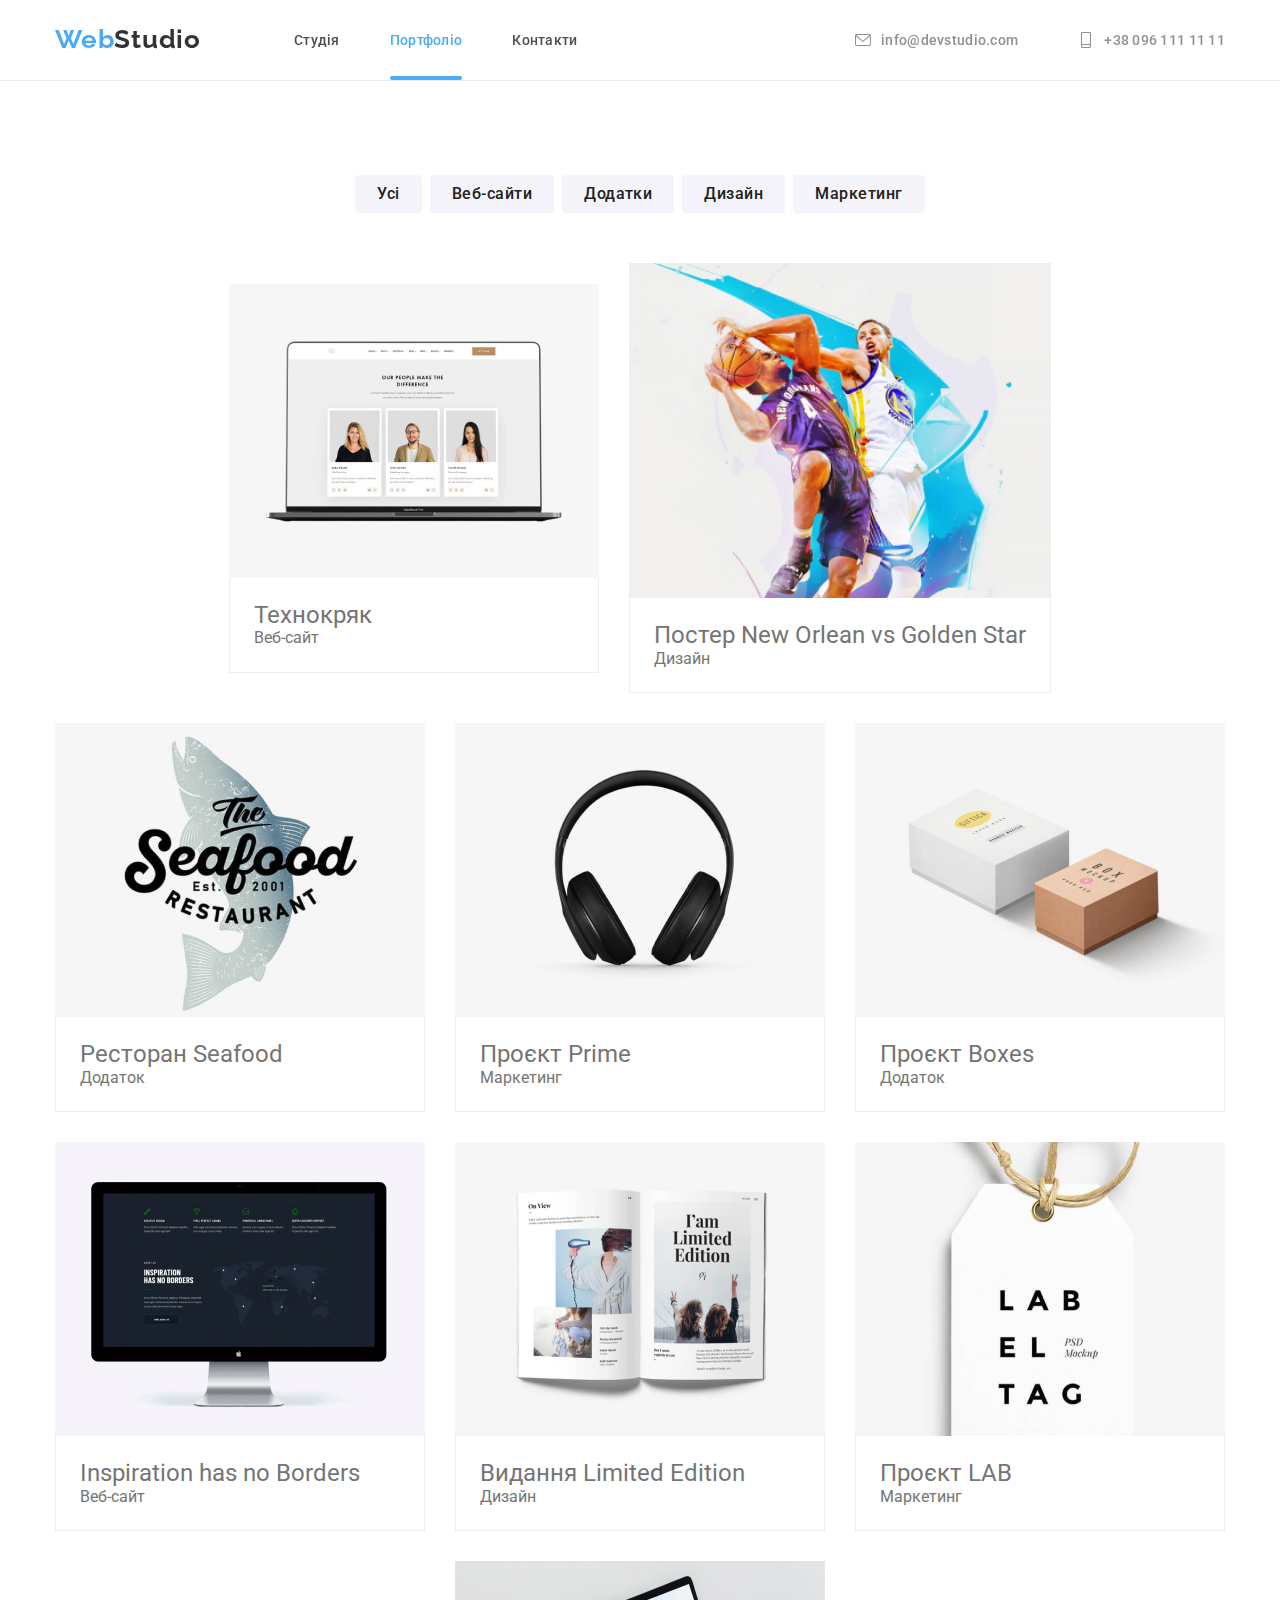
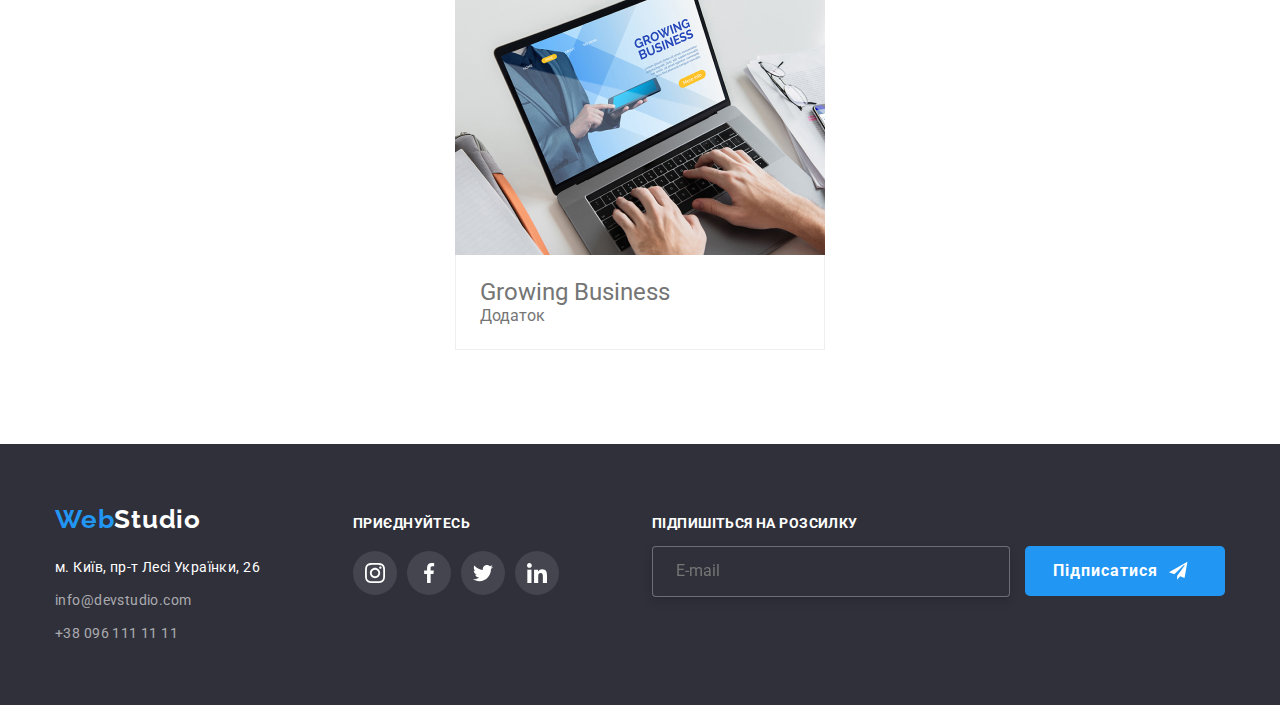
==== commit fbec40d2: "*" ====
--- a/portfolio.html
+++ b/portfolio.html
@@ -1,20 +1,18 @@
 <!DOCTYPE html>
 <html lang="uk">
-
 <head>
 	<meta charset="UTF-8" />
 	<meta http-equiv="X-UA-Compatible" content="IE=edge"/>
 	<meta name="viewport" content="width=device-width, initial-scale=1.0"/>
+	<title>Web Studio</title>
+	<!--Font-->
 	<link rel="preconnect" href="https://fonts.googleapis.com"/>
 	<link rel="preconnect" href="https://fonts.gstatic.com" crossorigin/>
-	<link
-		href="https://fonts.googleapis.com/css2?family=Raleway:wght@700&family=Roboto:wght@400;500;700;900&display=swap"
-		rel="stylesheet" />
-	<title>Web Studio</title>
+	<link rel="stylesheet" href="https://fonts.googleapis.com/css2?family=Raleway:wght@700&family=Roboto:wght@400;500;700;900&display=swap"/>
 	<link rel="stylesheet" href="https://cdnjs.cloudflare.com/ajax/libs/modern-normalize/1.1.0/modern-normalize.min.css">
 	<link rel="stylesheet" href="css/main.min.css" />
 	<link rel="stylesheet" href="images/modal/symbol-defs.svg" />
-	<!--Font-->
+	<!-- Header section -->
 </head>
 <body>
 	<header class="header">
@@ -23,13 +21,13 @@
 				<nav class="header-nav">
 					<a href="./index.html" class="logo logo-bl"><span class="logo-blue">Web</span>Studio</a>
 					<ul class="site-nav list">
-						<li class="head-link">
+						<li class="head__link">
 							<a class="studio" href="./index.html">Студія</a>
 						</li>
-						<li class="head-link">
+						<li class="head__link">
 							<a class="current is-active" href="./portfolio.html">Портфоліо</a>
 						</li>
-						<li class="head-link">
+						<li class="head__link">
 							<a class="" href="#">Контакти</a>
 						</li>
 					</ul>
@@ -37,7 +35,7 @@
 				<ul class="header-contacts list">
 					<li>										
 						<a class="link" href="mailto:info@devstudio.com">
-							<svg class="icon-header" 
+							<svg class="icon__header" 
 							width="16" height="12">
 							<use href="images/icons.svg#icon-mail"></use>
 							</svg>info@devstudio.com
@@ -45,7 +43,7 @@
 					</li>
 					<li>			
 						<a class="link" href="tel:+380961111111">
-							<svg class="icon-header" 
+							<svg class="icon__header" 
 							width="16" height="12">
 							<use href="images/icons.svg#icon-phone"></use>
 							</svg>
@@ -233,17 +231,17 @@
 				<div class="footer__inner">
 					<a href="./index.html" class="logo footer__logo logo-wh">
 						<span class="logo-blue">Web</span>Studio</a>
-					<address class="footer-contacts">
-						<a href="#" class="footer-adress">м. Київ, пр-т Лесі Українки, 26</a>
-						<a href="mailto:info@devstudio.com" class="cont">info@devstudio.com</a>
-						<a href="tel:+380961111111" class="cont">+38 096 111 11 11</a>
+					<address class="footer__contacts">
+						<a  href="#" class="footer__adress">м. Київ, пр-т Лесі Українки, 26</a>
+						<a  href="mailto:info@devstudio.com" class="cont">info@devstudio.com</a>
+						<a  href="tel:+380961111111" class="cont">+38 096 111 11 11</a>
 					</address>
 				</div>
 				<div class="footer__inner-soc">
-					<p class="footer-name-p">Приєднуйтесь</p>
+					<p class="footer__name-p">Приєднуйтесь</p>
 					<ul class="footer__soc-row">
 						<li>
-							<a  class="footer__social" href="#">
+							<a class="footer__social" href="#">
 								<svg class="icon__footer" 
 									width="20" height="20">
 									<use href="images/icons.svg#icon-instagramwh"></use>
@@ -251,7 +249,7 @@
 							</a>
 						</li>
 						<li>
-							<a  class="footer__social" href="#">
+							<a class="footer__social" href="#">
 								<svg class="icon__footer" 
 									width="20" height="20">
 									<use href="images/icons.svg#icon-facebookwh"></use>
@@ -259,7 +257,7 @@
 							</a>
 						</li>
 						<li>
-							<a  class="footer__social" href="#">
+							<a class="footer__social" href="#">
 								<svg class="icon__footer" 
 									width="20" height="20">
 									<use href="images/icons.svg#icon-twitterwh"></use>
@@ -267,7 +265,7 @@
 							</a>
 						</li>
 						<li>
-							<a  class="footer__social" href="#">
+							<a class="footer__social" href="#">
 								<svg class="icon__footer" 
 									width="20" height="20">
 									<use href="images/icons.svg#icon-linkedinwh"></use>
@@ -276,15 +274,15 @@
 						</li>
 					</ul>
 				</div>
-				<div class="footer_form">
-					<p class="footer-send-p">Підпишіться на розсилку</p>
-					<form class="footer-form-send" >
-						<input class="input-field-send" type="email" name="user-mail"
+				<div class="footer__form">
+					<p class="footer__send-p">Підпишіться на розсилку</p>
+					<form class="footer__form-send" >
+						<input class="input__field-send" type="email" name="user-mail"
 								required 
 								placeholder="E-mail"/>
-						<button class="footer-send-btn" type="submit">
+						<button class="footer__send-btn" type="submit">
 							Підписатися 
-							<svg class="icon-send" width="20" height="20">
+							<svg class="icon__send" width="20" height="20">
 								<use href="./images/icons.svg#icon-teleg-wb" ></use>
 							</svg>
 						</button>
--- a/css/main.min.css
+++ b/css/main.min.css
@@ -1 +1 @@
-/*# sourceMappingURL=main.min.css.map */+button,li,ul{padding:0}li,p,ul{margin:0}a,button,textarea{color:inherit}button,input,textarea{font-family:inherit;font-size:inherit;border:none}.what_name,body{position:relative}.current,.header{font-weight:500;font-size:14px;letter-spacing:.02em}.current::after,.hero:after{content:"";bottom:0;position:absolute}.header-contacts li a:hover,.register-form__input:focus~.register-form__icon{fill:#2196f3}.feature-list__title,.hero__title,.what_name p{text-transform:uppercase}.btn,.close,button{cursor:pointer}.icon__checked,.register-form__checkbox:checked+.register-form__icons .icon__checked,.what_name{opacity:1}.hero__title{line-height:1.3636363636;color:var(--light-txt-cl)}.section-title,.team__card-title{color:var(--second-txt-cl)}.what_name p{display:flex;justify-content:center;align-items:center;box-sizing:border-box;line-height:1.1428571429;font:var(--main-font)}.what_name img,li,ul{display:block}.section-title{line-height:1.1666666667}.team__card-text,.team__card-title{line-height:1.1875}.team__card-text,body{color:var(--main-txt-cl)}.footer__adress,.footer__contacts .cont{line-height:1.7142857143}.btn-hero,.footer__adress{color:var(--light-txt-cl)}.portfolio__card:hover{box-shadow:0 1px 1px rgba(0,0,0,.12),0 4px 4px rgba(0,0,0,.06),1px 4px 6px rgba(0,0,0,.16)}.footer__contacts .cont{color:var(--black-opacity-txt-cl)}.btn-hero{font-family:var(--main-font);background-color:var(--button-bg-cl);line-height:1.875;max-width:-webkit-fit-content;max-width:-moz-fit-content;display:flex;align-items:center}.logo{font-family:var(--secondary-font)}.header nav,.header__inner{display:flex;align-items:center}.btn{line-height:1.625}.logo{line-height:1.1923076923}.header,.what_name p{line-height:calc(16/14)}.icon__unchecked{opacity:0}::-moz-placeholder{padding:8px}:-ms-input-placeholder{padding:8px}.checkbox_m{-webkit-text-decoration:dashed;text-decoration:dashed}.header-contacts a,.logo,.site-nav a,a{text-decoration:none}.modal-textarea::-moz-placeholder{padding:0}.modal-textarea:-ms-input-placeholder{padding:0}.register-form__icon:hover .register-form__icon:focus .register-form__icon::-moz-placeholder{fill:#2196f3;-moz-transition:fill 250ms cubic-bezier(.4, 0, .2, 1);transition:fill 250ms cubic-bezier(.4, 0, .2, 1)}.register-form__icon:hover .register-form__icon:focus .register-form__icon:-ms-input-placeholder{fill:#2196f3;-ms-transition:fill 250ms cubic-bezier(.4, 0, .2, 1);transition:fill 250ms cubic-bezier(.4, 0, .2, 1)}.footer a,.header a,.hero a,.icon__header{transition:color 250ms cubic-bezier(.4, 0, .2, 1)}.register-form-message::-moz-placeholder{font-size:14px}.register-form-message:-ms-input-placeholder{font-size:14px}:root{--main-font:"Roboto",sans-serif;--secondary-font:"Raleway",sans-serif;--main-txt-cl:#757575;--second-txt-cl:#212121;--accent-txt-cl:#2196f3;--light-txt-cl:#ffffff;--black-txt-cl:#000000;--black-opacity-txt-cl:rgba(255, 255, 255, 0.6);--main-bg-cl:#FFFFFF;--secondary-bg-cl:#2f303a;--third-bg-cl:#f5f4fa;--button-bg-cl:#2196f3}*,::after,::before{-webkit-box-sizing:border-box;box-sizing:border-box}input{font-weight:inherit}input:-webkit-autofill{-webkit-box-shadow:0 0 0 30px rgba(255,255,255,0) inset;box-shadow:0 0 0 30px rgba(255,255,255,0) inset}.btn-hero,.register-form__btn{box-shadow:0 4px 4px rgba(0,0,0,.15)}.buttons .btn:focus,.buttons .btn:hover,.filter:hover .filter:focus{box-shadow:0 3px 1px rgba(0,0,0,.1),0 1px 2px rgba(0,0,0,.08),0 2px 2px rgba(0,0,0,.12)}input::-webkit-inner-spin-button,input::-webkit-outer-spin-button{-webkit-appearance:none;margin:0}button:focus,input,textarea{outline:0}button{background:0 0}h1,h2,h3,h4,h5,h6{font-weight:400;margin:0}textarea{font-weight:inherit;resize:none;padding:12px 16px;max-width:448px;width:100%;min-height:90px}.container{max-width:1200px;margin:0 auto;padding-left:15px;padding-right:15px}body{font-style:normal;margin:0 auto;background-color:var(--main-bg-cl);font-family:var(--main-font)}.header{background-color:var(--light-txt-cl);margin:0;padding:24px 0 25px}.header nav{opacity:.8}.studio{margin-left:93px}.current{line-height:16px;color:#212121}.header__inner{justify-content:space-between}.header-contacts,.icon__header,.site-nav{align-items:center;display:flex}.header-contacts a:focus,.header-contacts a:hover,.link:hover .link:focus,.logo-blue,.site-nav .is-active,.site-nav a:focus,.site-nav a:hover,nav:active{color:var(--accent-txt-cl)}.header-contacts a{color:var(--main-txt-cl);opacity:.8}.mail::before .tel::before{content:"";background-image:url(images/smartphone.svg)}.logo{display:inline-block;font-weight:700;font-size:26px;line-height:calc(31/26);letter-spacing:.03em}.btn-hero,.footer__send-p{font-family:var(--main-font)}.logo-bl{color:var(--black-txt-cl)}.logo-wh{color:var(--light-txt-cl)}.icon__header{fill:currentColor;height:16px}.link{color:grey}.btn-hero,.hero__title{color:var(--light-txt-cl);letter-spacing:.06em}.icon__team:hover .icon__team:focus{fill:#EEEEEE}.list{list-style:none}.hide{visibility:hidden}.visually-hidden{position:absolute;width:1px;height:1px;margin:-1px;padding:0;overflow:hidden;border:0;clip:rect(0 0 0 0)}.btn-hero,.hero,.hero__inner,.hero__title{margin:0 auto}.btn-hero,.modal{border-radius:4px}.header-contacts li a{margin-left:10px;display:flex;align-items:center}.header-contacts li a svg{margin-right:10px}.current::after{display:block;left:0;width:100%;height:4px;border-radius:2px;background:#2196f3}.head__link a{position:relative;padding:32px 0}.site-nav a{color:var(--second-txt-cl)}.header-contacts li:not(:last-child),.site-nav li:not(:last-child){margin-right:50px}.hero{padding:200px;background-color:var(--secondary-bg-cl);background-image:url(../images/main-bg.png);background-position:center center;background-repeat:no-repeat;background-color:rgba(47,48,58,.4);max-width:1600px;width:100%;background-size:cover;position:relative;z-index:10}.hero:after{content:'';top:0;left:0;right:0;background:rgba(47,48,58,.4);z-index:-1}.hero__title{display:block;max-width:700px;font-weight:900;font-size:44px;line-height:calc(60/44);text-align:center}.btn-hero,.register-form__title{font-weight:700;text-align:center}.btn-hero{transform:translateY(30px);background-color:var(--button-bg-cl);font-size:16px;line-height:calc(30/16);padding:10px 32px;max-width:fit-content;display:flex;align-items:center}.backdrop{position:fixed;z-index:99;top:0;left:0;width:100%;height:100%;background-color:rgba(0,0,0,.2);transition:opacity 250ms cubic-bezier(.4, 0, .2, 1)}.close,.modal{position:absolute;background-color:var(--main-bg-cl)}.register-form__input,.text__area{outline:transparent;transition:border-color 250ms;box-sizing:border-box}.backdrop.is-hidden{opacity:0;pointer-events:none}.modal{z-index:99;width:528px;min-height:561px;top:50%;left:50%;transform:translate(-50%,-50%);padding:40px}.close{top:8px;right:8px;display:flex;align-items:center;justify-content:center;width:30px;height:30px;padding:0;border:1px solid rgba(0,0,0,.1);border-radius:50%;fill:var(--black-txt-cl)}.close:focus,.close:hover{fill:#2196F3}.register-form__title{display:block;margin-bottom:10px;font-size:20px;line-height:23px;letter-spacing:.03em;color:#212121}.register-form{letter-spacing:.01em}.register-form__group{margin-bottom:20px}.register-form__field{position:relative;display:block;margin-bottom:10px;transform:translateY(18px)}.register-form__feedback,.register-form__label{display:block;left:5px;font-family:var(--main-font);font-style:normal;font-weight:400;font-size:14px;line-height:14px;letter-spacing:.01em;color:#757575}.modal_text,.register-form__btn{font-weight:700;text-align:center}.register-form__input{width:100%;height:35px;padding-left:42px;padding-right:42px;margin-top:3px;border:1px solid rgba(33,33,33,.2);border-radius:4px}.register-form__input:focus{border:1px solid rgba(33,150,243,.9)}.input__name input,.text__area{max-width:448px;border-radius:4px}.modal-textarea{display:block;width:100%;height:130px;padding:16px;font-size:14px;resize:none;outline:transparent;color:rgba(117,117,117,.5)}.modal-textarea::placeholder{padding:0}.register-form__icon{position:absolute;top:65%;left:10px;transform:translateY(-50%);fill:#212121}.register-form__icon:hover .register-form__icon:focus .register-form__icon::placeholder{fill:#2196f3;transition:fill 250ms cubic-bezier(.4, 0, .2, 1)}.register-form-notification{position:absolute;top:50%;right:10px;transform:translateY(-50%);display:block}.register-form-heading{display:block;margin-bottom:10px;font-size:14px}.register-form-message::placeholder{font-size:14px}.register-form__agreement{display:flex;align-items:center;justify-content:center;margin-top:20px}.register-form-desc{-webkit-user-select:none;-moz-user-select:none;-ms-user-select:none;user-select:none;font-size:14px;user-select:none}.register-form__link{color:#2196f3;text-decoration:underline}.register-form__btn{display:flex;margin:30px auto 0;width:200px;height:50px;border-radius:5px;align-items:center;justify-content:center;letter-spacing:.06em;background:var(--button-bg-cl);color:var(--light-txt-cl)}.register-form__btn:focus{background:#188ce8}.register-form__checkbox:checked+.register-form__agreement{color:#2196f3}.modal_text{margin-top:40px;font-size:20px;color:#000}.input__name input{width:100%;min-height:40px;margin:20px 20px 0;position:relative;border:1px solid #999;padding-left:30px}.input__name img{float:left;transform:translate(44px,32px)}.text__area{margin-left:0;min-height:90px;margin-top:5px;margin-bottom:35px;border:1px solid rgba(33,33,33,.2);width:100%}::placeholder{padding:8px}.about,.what{padding-bottom:94px}.checkbox_m{text-decoration:dashed;color:#2196f3;border-bottom:1px solid #2196f3}.feature-list__title,.section-title{font-weight:700;letter-spacing:.03em;color:var(--second-txt-cl)}.check{margin-left:42px}.about{padding-top:94px}.feature-list{display:flex;gap:30px}.feature-list__title{margin-bottom:10px;margin-top:15px}.about__icon-overlay{height:120px;background:#f5f4fa;border-radius:4px;margin-bottom:30px;display:flex;align-items:center;justify-content:center}.team__icon-media,.what__list{align-items:center;display:flex}.team__title,.what__title{margin-bottom:50px}.what__list{gap:30px}.what_name p{display:flex;position:absolute;width:100%;height:24%;bottom:0;left:0;justify-content:center;align-items:center;background-color:rgba(47,48,58,.8);box-sizing:border-box;font-size:14px;text-align:center;letter-spacing:.03em;color:#fff;font:var(--main-font)}.what__list li{position:relative}.what__list li img{display:block}.section.team{background-color:var(--third-bg-cl)}.section-title{font-size:36px;line-height:calc(42/36);text-align:center}.feature-list__title{font-size:14px;line-height:calc(16/14)}.feature-list__text{font-size:14px;line-height:calc(24/14);letter-spacing:.03em;color:var(--main-txt-cl)}.team__card-text,.team__card-title{line-height:calc(19/16);font-size:16px;letter-spacing:.03em;text-align:center}.container__team{display:flex;justify-content:space-between;align-items:center;max-width:1170px;height:368px;margin:0 auto}.team__card-title{font-weight:500;color:var(--second-txt-cl)}.team__card-text{color:var(--main-txt-cl);margin-bottom:16px}.clients,.team{padding:94px 0}.team__item,.team__item img{padding-bottom:30px}.team__item{background:#fff;box-shadow:0 1px 3px rgba(0,0,0,.12),0 1px 1px rgba(0,0,0,.14),0 2px 1px rgba(0,0,0,.2);border-radius:0 0 4px 4px}.team__card-title{margin-bottom:10px}.team__soc-row{display:flex;gap:10px;justify-content:center}.team__icon-media{width:44px;height:44px;border-radius:100%;justify-content:center;transition:background-color 250ms cubic-bezier(.4, 0, .2, 1),fill 250ms cubic-bezier(.4, 0, .2, 1)}.icon__team{fill:#AFB1B8}.team__icon-media:hover{background-color:#2196f3;fill:#FFFFFF}.icon__footer,.team__icon-media:hover svg{fill:#FFFFFF}.team__inform{padding-top:3px;padding-bottom:3px}.clients__item{border:1px solid #afb1b8;border-radius:4px;display:flex;align-items:center;justify-content:center;min-height:92px;fill:#AFB1B8;transition:border 250ms cubic-bezier(.4, 0, .2, 1),fill 250ms cubic-bezier(.4, 0, .2, 1);height:92px;width:170px}.clients__item:hover{border:1px solid #2196f3;fill:#2196F3;cursor:pointer}.footer__social:hover svg,.icon__send{fill:#FFFFFF}.clients__list{display:flex;flex-direction:row;height:100%;width:100%;object-fit:fill;align-content:space-between;justify-content:center;gap:30px}.btn{font-weight:500;font-size:16px;line-height:calc(26/16);text-align:center;letter-spacing:.03em}.buttons .btn{color:var(--second-txt-cl);background-color:var(--third-bg-cl);transition:color 250ms cubic-bezier(.4, 0, .2, 1),background-color 250ms cubic-bezier(.4, 0, .2, 1)}.buttons .btn:focus,.buttons .btn:hover{color:var(--light-txt-cl);background-color:var(--button-bg-cl)}.projects-card-title{font-size:18px;line-height:calc(36/18);letter-spacing:.04em;color:var(--second-txt-cl)}.projects-card-text{font-size:16px;line-height:calc(30/16);letter-spacing:.03em;color:var(--main-txt-cl)}.footer__adress,.footer__contacts .cont{line-height:calc(24/14);text-decoration:none;font-style:normal}.footer__row{display:flex;align-items:baseline;justify-content:space-between}.footer{padding-top:60px;padding-bottom:60px;background-color:var(--secondary-bg-cl)}.footer__logo{display:block;margin-bottom:20px}.footer__contacts{display:flex;flex-direction:column}.footer__contacts .cont:nth-child(2){display:block;margin-bottom:9px}.footer__adress{margin-bottom:9px;font-size:14px;letter-spacing:.03em;color:var(--light-txt-cl)}.footer__name-p,.footer__send-p{font-size:14px;line-height:16px;letter-spacing:.03em;text-transform:uppercase;color:#fff;font-weight:700}.footer__contacts .cont{font-size:14px;letter-spacing:.03em;color:var(--black-opacity-txt-cl)}.footer__soc-row{display:flex;justify-content:center;align-items:center;gap:10px;margin-top:20px}.footer__social{width:44px;height:44px;border-radius:100%;display:flex;align-items:center;justify-content:center;background:rgba(255,255,255,.1);transition:background-color 250ms cubic-bezier(.4, 0, .2, 1),fill 250ms cubic-bezier(.4, 0, .2, 1)}.icon__checked,.icon__unchecked{transition:opacity .4s}.footer__name-p{margin-left:0}.footer__social:hover{background-color:#2196f3;fill:#FFFFFF}.footer__contacts .cont:focus,.footer__contacts .cont:hover,.footer__contacts .footer__adress:focus,.footer__contacts .footer__adress:hover{color:var(--accent-txt-cl)}.send-form{margin-top:12px;left:816px}.footer__send-p{font-style:normal;margin-bottom:15px}.footer__send-btn,.input__field-send,.overlay{color:var(--light-txt-cl)}.footer__send-btn{padding:10px 28px;font-weight:700;width:200px;height:50px;margin-left:15px;background-color:var(--button-bg-cl);border-radius:5px;display:flex;align-items:center;text-align:center;letter-spacing:.06em}.footer__send-btn:hover{background:#2196f3}.footer__form-send{display:flex}.icon__send{margin-left:10px}.input__field-send{padding:15px;width:358px;border:1px solid rgba(255,255,255,.3);filter:drop-shadow(0px 4px 4px rgba(0, 0, 0, .15));border-radius:4px;background-color:#2f303a}.input__field-send:focus{border-color:var(--button-bg-cl);outline:0}.input__field-send::placeholder{font-size:16px;line-height:1.25}.register-form__agreement{display:flex;align-items:center;justify-content:center;gap:10px;margin-bottom:20px}.icon__checked{opacity:0;fill:#2196f3}.filter,.portfolio__card{transition:box-shadow 250ms cubic-bezier(.4, 0, .2, 1)}.register-form__checkbox:checked+.register-form__icons .icon__unchecked{opacity:0}.portfolio{border-top:1px solid #ececec;padding-top:94px;padding-bottom:94px}.buttons{display:flex;justify-content:center;margin-bottom:50px}.butt-filt:not(:last-child){margin-right:8px}.filter{border-radius:4px;padding:6px 22px}.portfolio__list{display:flex;flex-direction:row;flex-wrap:wrap;justify-content:center;align-content:space-between;align-items:center;gap:30px}.portfolio__card:hover{box-shadow:0 1px 1px rgb(0 0 0 / 12%),0 4px 4px rgb(0 0 0 / 6%),1px 4px 6px rgb(0 0 0 / 16%)}.portfolio__box{padding:24px;border:1px solid #eee;border-top:0}.portfolio__card img{display:block;width:100%}.portfolio__card{display:block}.portfolio__overlay{position:relative;overflow:hidden}.overlay{position:absolute;width:370px;height:294px;padding:63px 24px;font-size:18px;line-height:1.55;letter-spacing:.54px;background-color:rgba(33,150,243,.9);transform:translateY(0);transition:transform 250ms cubic-bezier(.4, 0, .2, 1)}.portfolio__card:hover .overlay{transform:translateY(-100%)}.portfolio__overlay:hover .portfolio__overlay:focus{display:inline-block;position:absolute;top:0;left:0;width:100%;height:100%;background-color:#2196f3;transform:translateY(100%)}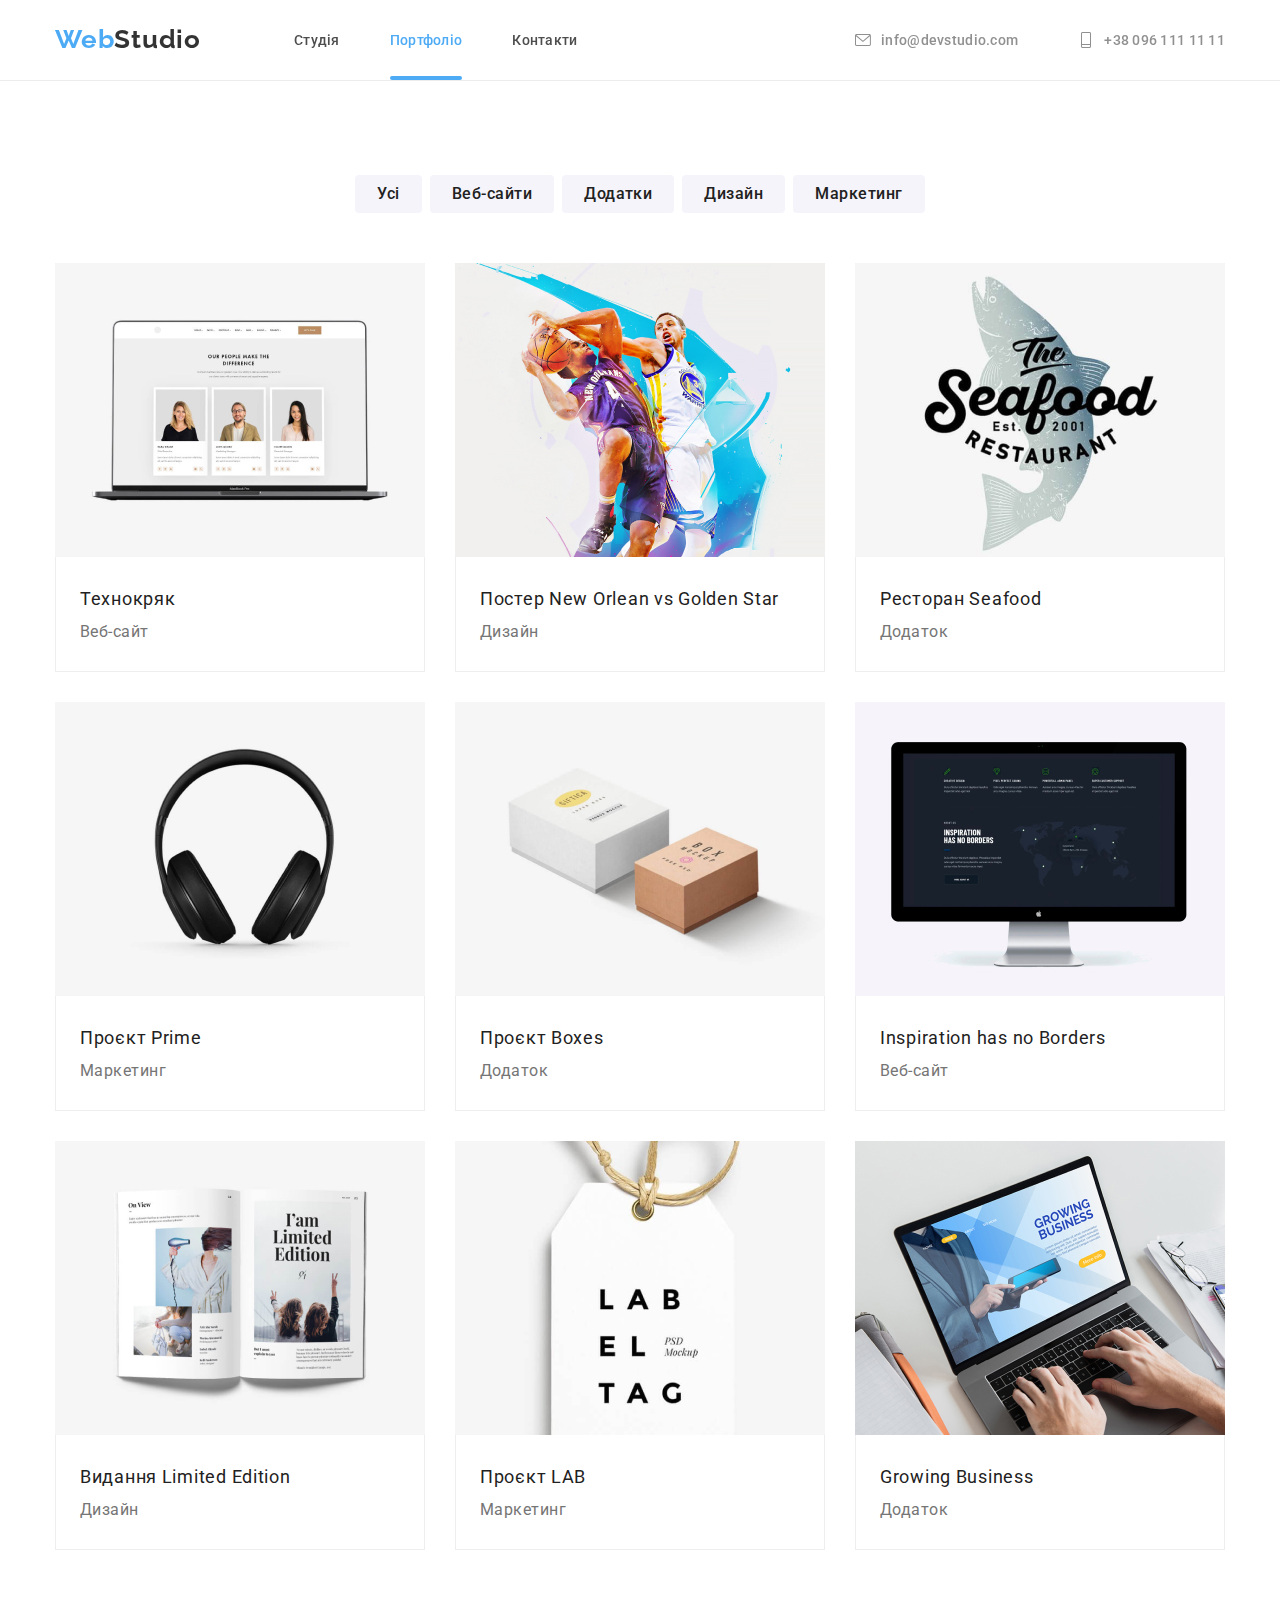
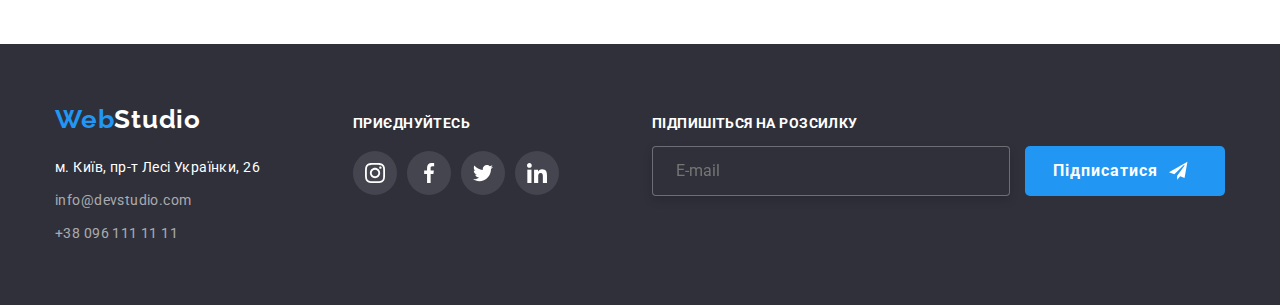
==== commit da6a44ce: "*" ====
--- a/portfolio.html
+++ b/portfolio.html
@@ -4,15 +4,16 @@
 	<meta charset="UTF-8" />
 	<meta http-equiv="X-UA-Compatible" content="IE=edge"/>
 	<meta name="viewport" content="width=device-width, initial-scale=1.0"/>
-	<title>Web Studio</title>
-	<!--Font-->
 	<link rel="preconnect" href="https://fonts.googleapis.com"/>
 	<link rel="preconnect" href="https://fonts.gstatic.com" crossorigin/>
-	<link rel="stylesheet" href="https://fonts.googleapis.com/css2?family=Raleway:wght@700&family=Roboto:wght@400;500;700;900&display=swap"/>
+	<link
+		href="https://fonts.googleapis.com/css2?family=Raleway:wght@700&family=Roboto:wght@400;500;700;900&display=swap"
+		rel="stylesheet" />
+	<title>Web Studio</title>
 	<link rel="stylesheet" href="https://cdnjs.cloudflare.com/ajax/libs/modern-normalize/1.1.0/modern-normalize.min.css">
 	<link rel="stylesheet" href="css/main.min.css" />
 	<link rel="stylesheet" href="images/modal/symbol-defs.svg" />
-	<!-- Header section -->
+	<!--Font-->
 </head>
 <body>
 	<header class="header">
--- a/css/main.min.css
+++ b/css/main.min.css
@@ -1 +1 @@
-button,li,ul{padding:0}li,p,ul{margin:0}a,button,textarea{color:inherit}button,input,textarea{font-family:inherit;font-size:inherit;border:none}.what_name,body{position:relative}.current,.header{font-weight:500;font-size:14px;letter-spacing:.02em}.current::after,.hero:after{content:"";bottom:0;position:absolute}.header-contacts li a:hover,.register-form__input:focus~.register-form__icon{fill:#2196f3}.feature-list__title,.hero__title,.what_name p{text-transform:uppercase}.btn,.close,button{cursor:pointer}.icon__checked,.register-form__checkbox:checked+.register-form__icons .icon__checked,.what_name{opacity:1}.hero__title{line-height:1.3636363636;color:var(--light-txt-cl)}.section-title,.team__card-title{color:var(--second-txt-cl)}.what_name p{display:flex;justify-content:center;align-items:center;box-sizing:border-box;line-height:1.1428571429;font:var(--main-font)}.what_name img,li,ul{display:block}.section-title{line-height:1.1666666667}.team__card-text,.team__card-title{line-height:1.1875}.team__card-text,body{color:var(--main-txt-cl)}.footer__adress,.footer__contacts .cont{line-height:1.7142857143}.btn-hero,.footer__adress{color:var(--light-txt-cl)}.portfolio__card:hover{box-shadow:0 1px 1px rgba(0,0,0,.12),0 4px 4px rgba(0,0,0,.06),1px 4px 6px rgba(0,0,0,.16)}.footer__contacts .cont{color:var(--black-opacity-txt-cl)}.btn-hero{font-family:var(--main-font);background-color:var(--button-bg-cl);line-height:1.875;max-width:-webkit-fit-content;max-width:-moz-fit-content;display:flex;align-items:center}.logo{font-family:var(--secondary-font)}.header nav,.header__inner{display:flex;align-items:center}.btn{line-height:1.625}.logo{line-height:1.1923076923}.header,.what_name p{line-height:calc(16/14)}.icon__unchecked{opacity:0}::-moz-placeholder{padding:8px}:-ms-input-placeholder{padding:8px}.checkbox_m{-webkit-text-decoration:dashed;text-decoration:dashed}.header-contacts a,.logo,.site-nav a,a{text-decoration:none}.modal-textarea::-moz-placeholder{padding:0}.modal-textarea:-ms-input-placeholder{padding:0}.register-form__icon:hover .register-form__icon:focus .register-form__icon::-moz-placeholder{fill:#2196f3;-moz-transition:fill 250ms cubic-bezier(.4, 0, .2, 1);transition:fill 250ms cubic-bezier(.4, 0, .2, 1)}.register-form__icon:hover .register-form__icon:focus .register-form__icon:-ms-input-placeholder{fill:#2196f3;-ms-transition:fill 250ms cubic-bezier(.4, 0, .2, 1);transition:fill 250ms cubic-bezier(.4, 0, .2, 1)}.footer a,.header a,.hero a,.icon__header{transition:color 250ms cubic-bezier(.4, 0, .2, 1)}.register-form-message::-moz-placeholder{font-size:14px}.register-form-message:-ms-input-placeholder{font-size:14px}:root{--main-font:"Roboto",sans-serif;--secondary-font:"Raleway",sans-serif;--main-txt-cl:#757575;--second-txt-cl:#212121;--accent-txt-cl:#2196f3;--light-txt-cl:#ffffff;--black-txt-cl:#000000;--black-opacity-txt-cl:rgba(255, 255, 255, 0.6);--main-bg-cl:#FFFFFF;--secondary-bg-cl:#2f303a;--third-bg-cl:#f5f4fa;--button-bg-cl:#2196f3}*,::after,::before{-webkit-box-sizing:border-box;box-sizing:border-box}input{font-weight:inherit}input:-webkit-autofill{-webkit-box-shadow:0 0 0 30px rgba(255,255,255,0) inset;box-shadow:0 0 0 30px rgba(255,255,255,0) inset}.btn-hero,.register-form__btn{box-shadow:0 4px 4px rgba(0,0,0,.15)}.buttons .btn:focus,.buttons .btn:hover,.filter:hover .filter:focus{box-shadow:0 3px 1px rgba(0,0,0,.1),0 1px 2px rgba(0,0,0,.08),0 2px 2px rgba(0,0,0,.12)}input::-webkit-inner-spin-button,input::-webkit-outer-spin-button{-webkit-appearance:none;margin:0}button:focus,input,textarea{outline:0}button{background:0 0}h1,h2,h3,h4,h5,h6{font-weight:400;margin:0}textarea{font-weight:inherit;resize:none;padding:12px 16px;max-width:448px;width:100%;min-height:90px}.container{max-width:1200px;margin:0 auto;padding-left:15px;padding-right:15px}body{font-style:normal;margin:0 auto;background-color:var(--main-bg-cl);font-family:var(--main-font)}.header{background-color:var(--light-txt-cl);margin:0;padding:24px 0 25px}.header nav{opacity:.8}.studio{margin-left:93px}.current{line-height:16px;color:#212121}.header__inner{justify-content:space-between}.header-contacts,.icon__header,.site-nav{align-items:center;display:flex}.header-contacts a:focus,.header-contacts a:hover,.link:hover .link:focus,.logo-blue,.site-nav .is-active,.site-nav a:focus,.site-nav a:hover,nav:active{color:var(--accent-txt-cl)}.header-contacts a{color:var(--main-txt-cl);opacity:.8}.mail::before .tel::before{content:"";background-image:url(images/smartphone.svg)}.logo{display:inline-block;font-weight:700;font-size:26px;line-height:calc(31/26);letter-spacing:.03em}.btn-hero,.footer__send-p{font-family:var(--main-font)}.logo-bl{color:var(--black-txt-cl)}.logo-wh{color:var(--light-txt-cl)}.icon__header{fill:currentColor;height:16px}.link{color:grey}.btn-hero,.hero__title{color:var(--light-txt-cl);letter-spacing:.06em}.icon__team:hover .icon__team:focus{fill:#EEEEEE}.list{list-style:none}.hide{visibility:hidden}.visually-hidden{position:absolute;width:1px;height:1px;margin:-1px;padding:0;overflow:hidden;border:0;clip:rect(0 0 0 0)}.btn-hero,.hero,.hero__inner,.hero__title{margin:0 auto}.btn-hero,.modal{border-radius:4px}.header-contacts li a{margin-left:10px;display:flex;align-items:center}.header-contacts li a svg{margin-right:10px}.current::after{display:block;left:0;width:100%;height:4px;border-radius:2px;background:#2196f3}.head__link a{position:relative;padding:32px 0}.site-nav a{color:var(--second-txt-cl)}.header-contacts li:not(:last-child),.site-nav li:not(:last-child){margin-right:50px}.hero{padding:200px;background-color:var(--secondary-bg-cl);background-image:url(../images/main-bg.png);background-position:center center;background-repeat:no-repeat;background-color:rgba(47,48,58,.4);max-width:1600px;width:100%;background-size:cover;position:relative;z-index:10}.hero:after{content:'';top:0;left:0;right:0;background:rgba(47,48,58,.4);z-index:-1}.hero__title{display:block;max-width:700px;font-weight:900;font-size:44px;line-height:calc(60/44);text-align:center}.btn-hero,.register-form__title{font-weight:700;text-align:center}.btn-hero{transform:translateY(30px);background-color:var(--button-bg-cl);font-size:16px;line-height:calc(30/16);padding:10px 32px;max-width:fit-content;display:flex;align-items:center}.backdrop{position:fixed;z-index:99;top:0;left:0;width:100%;height:100%;background-color:rgba(0,0,0,.2);transition:opacity 250ms cubic-bezier(.4, 0, .2, 1)}.close,.modal{position:absolute;background-color:var(--main-bg-cl)}.register-form__input,.text__area{outline:transparent;transition:border-color 250ms;box-sizing:border-box}.backdrop.is-hidden{opacity:0;pointer-events:none}.modal{z-index:99;width:528px;min-height:561px;top:50%;left:50%;transform:translate(-50%,-50%);padding:40px}.close{top:8px;right:8px;display:flex;align-items:center;justify-content:center;width:30px;height:30px;padding:0;border:1px solid rgba(0,0,0,.1);border-radius:50%;fill:var(--black-txt-cl)}.close:focus,.close:hover{fill:#2196F3}.register-form__title{display:block;margin-bottom:10px;font-size:20px;line-height:23px;letter-spacing:.03em;color:#212121}.register-form{letter-spacing:.01em}.register-form__group{margin-bottom:20px}.register-form__field{position:relative;display:block;margin-bottom:10px;transform:translateY(18px)}.register-form__feedback,.register-form__label{display:block;left:5px;font-family:var(--main-font);font-style:normal;font-weight:400;font-size:14px;line-height:14px;letter-spacing:.01em;color:#757575}.modal_text,.register-form__btn{font-weight:700;text-align:center}.register-form__input{width:100%;height:35px;padding-left:42px;padding-right:42px;margin-top:3px;border:1px solid rgba(33,33,33,.2);border-radius:4px}.register-form__input:focus{border:1px solid rgba(33,150,243,.9)}.input__name input,.text__area{max-width:448px;border-radius:4px}.modal-textarea{display:block;width:100%;height:130px;padding:16px;font-size:14px;resize:none;outline:transparent;color:rgba(117,117,117,.5)}.modal-textarea::placeholder{padding:0}.register-form__icon{position:absolute;top:65%;left:10px;transform:translateY(-50%);fill:#212121}.register-form__icon:hover .register-form__icon:focus .register-form__icon::placeholder{fill:#2196f3;transition:fill 250ms cubic-bezier(.4, 0, .2, 1)}.register-form-notification{position:absolute;top:50%;right:10px;transform:translateY(-50%);display:block}.register-form-heading{display:block;margin-bottom:10px;font-size:14px}.register-form-message::placeholder{font-size:14px}.register-form__agreement{display:flex;align-items:center;justify-content:center;margin-top:20px}.register-form-desc{-webkit-user-select:none;-moz-user-select:none;-ms-user-select:none;user-select:none;font-size:14px;user-select:none}.register-form__link{color:#2196f3;text-decoration:underline}.register-form__btn{display:flex;margin:30px auto 0;width:200px;height:50px;border-radius:5px;align-items:center;justify-content:center;letter-spacing:.06em;background:var(--button-bg-cl);color:var(--light-txt-cl)}.register-form__btn:focus{background:#188ce8}.register-form__checkbox:checked+.register-form__agreement{color:#2196f3}.modal_text{margin-top:40px;font-size:20px;color:#000}.input__name input{width:100%;min-height:40px;margin:20px 20px 0;position:relative;border:1px solid #999;padding-left:30px}.input__name img{float:left;transform:translate(44px,32px)}.text__area{margin-left:0;min-height:90px;margin-top:5px;margin-bottom:35px;border:1px solid rgba(33,33,33,.2);width:100%}::placeholder{padding:8px}.about,.what{padding-bottom:94px}.checkbox_m{text-decoration:dashed;color:#2196f3;border-bottom:1px solid #2196f3}.feature-list__title,.section-title{font-weight:700;letter-spacing:.03em;color:var(--second-txt-cl)}.check{margin-left:42px}.about{padding-top:94px}.feature-list{display:flex;gap:30px}.feature-list__title{margin-bottom:10px;margin-top:15px}.about__icon-overlay{height:120px;background:#f5f4fa;border-radius:4px;margin-bottom:30px;display:flex;align-items:center;justify-content:center}.team__icon-media,.what__list{align-items:center;display:flex}.team__title,.what__title{margin-bottom:50px}.what__list{gap:30px}.what_name p{display:flex;position:absolute;width:100%;height:24%;bottom:0;left:0;justify-content:center;align-items:center;background-color:rgba(47,48,58,.8);box-sizing:border-box;font-size:14px;text-align:center;letter-spacing:.03em;color:#fff;font:var(--main-font)}.what__list li{position:relative}.what__list li img{display:block}.section.team{background-color:var(--third-bg-cl)}.section-title{font-size:36px;line-height:calc(42/36);text-align:center}.feature-list__title{font-size:14px;line-height:calc(16/14)}.feature-list__text{font-size:14px;line-height:calc(24/14);letter-spacing:.03em;color:var(--main-txt-cl)}.team__card-text,.team__card-title{line-height:calc(19/16);font-size:16px;letter-spacing:.03em;text-align:center}.container__team{display:flex;justify-content:space-between;align-items:center;max-width:1170px;height:368px;margin:0 auto}.team__card-title{font-weight:500;color:var(--second-txt-cl)}.team__card-text{color:var(--main-txt-cl);margin-bottom:16px}.clients,.team{padding:94px 0}.team__item,.team__item img{padding-bottom:30px}.team__item{background:#fff;box-shadow:0 1px 3px rgba(0,0,0,.12),0 1px 1px rgba(0,0,0,.14),0 2px 1px rgba(0,0,0,.2);border-radius:0 0 4px 4px}.team__card-title{margin-bottom:10px}.team__soc-row{display:flex;gap:10px;justify-content:center}.team__icon-media{width:44px;height:44px;border-radius:100%;justify-content:center;transition:background-color 250ms cubic-bezier(.4, 0, .2, 1),fill 250ms cubic-bezier(.4, 0, .2, 1)}.icon__team{fill:#AFB1B8}.team__icon-media:hover{background-color:#2196f3;fill:#FFFFFF}.icon__footer,.team__icon-media:hover svg{fill:#FFFFFF}.team__inform{padding-top:3px;padding-bottom:3px}.clients__item{border:1px solid #afb1b8;border-radius:4px;display:flex;align-items:center;justify-content:center;min-height:92px;fill:#AFB1B8;transition:border 250ms cubic-bezier(.4, 0, .2, 1),fill 250ms cubic-bezier(.4, 0, .2, 1);height:92px;width:170px}.clients__item:hover{border:1px solid #2196f3;fill:#2196F3;cursor:pointer}.footer__social:hover svg,.icon__send{fill:#FFFFFF}.clients__list{display:flex;flex-direction:row;height:100%;width:100%;object-fit:fill;align-content:space-between;justify-content:center;gap:30px}.btn{font-weight:500;font-size:16px;line-height:calc(26/16);text-align:center;letter-spacing:.03em}.buttons .btn{color:var(--second-txt-cl);background-color:var(--third-bg-cl);transition:color 250ms cubic-bezier(.4, 0, .2, 1),background-color 250ms cubic-bezier(.4, 0, .2, 1)}.buttons .btn:focus,.buttons .btn:hover{color:var(--light-txt-cl);background-color:var(--button-bg-cl)}.projects-card-title{font-size:18px;line-height:calc(36/18);letter-spacing:.04em;color:var(--second-txt-cl)}.projects-card-text{font-size:16px;line-height:calc(30/16);letter-spacing:.03em;color:var(--main-txt-cl)}.footer__adress,.footer__contacts .cont{line-height:calc(24/14);text-decoration:none;font-style:normal}.footer__row{display:flex;align-items:baseline;justify-content:space-between}.footer{padding-top:60px;padding-bottom:60px;background-color:var(--secondary-bg-cl)}.footer__logo{display:block;margin-bottom:20px}.footer__contacts{display:flex;flex-direction:column}.footer__contacts .cont:nth-child(2){display:block;margin-bottom:9px}.footer__adress{margin-bottom:9px;font-size:14px;letter-spacing:.03em;color:var(--light-txt-cl)}.footer__name-p,.footer__send-p{font-size:14px;line-height:16px;letter-spacing:.03em;text-transform:uppercase;color:#fff;font-weight:700}.footer__contacts .cont{font-size:14px;letter-spacing:.03em;color:var(--black-opacity-txt-cl)}.footer__soc-row{display:flex;justify-content:center;align-items:center;gap:10px;margin-top:20px}.footer__social{width:44px;height:44px;border-radius:100%;display:flex;align-items:center;justify-content:center;background:rgba(255,255,255,.1);transition:background-color 250ms cubic-bezier(.4, 0, .2, 1),fill 250ms cubic-bezier(.4, 0, .2, 1)}.icon__checked,.icon__unchecked{transition:opacity .4s}.footer__name-p{margin-left:0}.footer__social:hover{background-color:#2196f3;fill:#FFFFFF}.footer__contacts .cont:focus,.footer__contacts .cont:hover,.footer__contacts .footer__adress:focus,.footer__contacts .footer__adress:hover{color:var(--accent-txt-cl)}.send-form{margin-top:12px;left:816px}.footer__send-p{font-style:normal;margin-bottom:15px}.footer__send-btn,.input__field-send,.overlay{color:var(--light-txt-cl)}.footer__send-btn{padding:10px 28px;font-weight:700;width:200px;height:50px;margin-left:15px;background-color:var(--button-bg-cl);border-radius:5px;display:flex;align-items:center;text-align:center;letter-spacing:.06em}.footer__send-btn:hover{background:#2196f3}.footer__form-send{display:flex}.icon__send{margin-left:10px}.input__field-send{padding:15px;width:358px;border:1px solid rgba(255,255,255,.3);filter:drop-shadow(0px 4px 4px rgba(0, 0, 0, .15));border-radius:4px;background-color:#2f303a}.input__field-send:focus{border-color:var(--button-bg-cl);outline:0}.input__field-send::placeholder{font-size:16px;line-height:1.25}.register-form__agreement{display:flex;align-items:center;justify-content:center;gap:10px;margin-bottom:20px}.icon__checked{opacity:0;fill:#2196f3}.filter,.portfolio__card{transition:box-shadow 250ms cubic-bezier(.4, 0, .2, 1)}.register-form__checkbox:checked+.register-form__icons .icon__unchecked{opacity:0}.portfolio{border-top:1px solid #ececec;padding-top:94px;padding-bottom:94px}.buttons{display:flex;justify-content:center;margin-bottom:50px}.butt-filt:not(:last-child){margin-right:8px}.filter{border-radius:4px;padding:6px 22px}.portfolio__list{display:flex;flex-direction:row;flex-wrap:wrap;justify-content:center;align-content:space-between;align-items:center;gap:30px}.portfolio__card:hover{box-shadow:0 1px 1px rgb(0 0 0 / 12%),0 4px 4px rgb(0 0 0 / 6%),1px 4px 6px rgb(0 0 0 / 16%)}.portfolio__box{padding:24px;border:1px solid #eee;border-top:0}.portfolio__card img{display:block;width:100%}.portfolio__card{display:block}.portfolio__overlay{position:relative;overflow:hidden}.overlay{position:absolute;width:370px;height:294px;padding:63px 24px;font-size:18px;line-height:1.55;letter-spacing:.54px;background-color:rgba(33,150,243,.9);transform:translateY(0);transition:transform 250ms cubic-bezier(.4, 0, .2, 1)}.portfolio__card:hover .overlay{transform:translateY(-100%)}.portfolio__overlay:hover .portfolio__overlay:focus{display:inline-block;position:absolute;top:0;left:0;width:100%;height:100%;background-color:#2196f3;transform:translateY(100%)}+:root{--main-font: "Roboto", sans-serif;--secondary-font: "Raleway", sans-serif;--main-txt-cl: #757575;--second-txt-cl: #212121;--accent-txt-cl: #2196f3;--light-txt-cl: #ffffff;--black-txt-cl: #000000;--black-opacity-txt-cl: rgba(255, 255, 255, 0.6);--main-bg-cl: #FFFFFF;--secondary-bg-cl: #2f303a;--third-bg-cl: #f5f4fa;--button-bg-cl: #2196f3}.hide{visibility:hidden}.visually-hidden{position:absolute;width:1px;height:1px;margin:-1px;padding:0;overflow:hidden;border:0;clip:rect(0 0 0 0)}::-webkit-input-placeholder{padding:8px}::-moz-placeholder{padding:8px}:-ms-input-placeholder{padding:8px}::-ms-input-placeholder{padding:8px}::placeholder{padding:8px}h1,h2,h3,h4,h5,h6{font-weight:400;margin:0}p{margin:0}a{text-decoration:none;color:inherit}ul,li{display:block;margin:0;padding:0}.link{color:gray}.link:hover .link:focus{color:var(--accent-txt-cl)}body{position:relative;font-style:normal;margin:0 auto}body{background-color:var(--main-bg-cl);color:var(--main-txt-cl);font-family:var(--main-font)}.hero__title{display:block;margin:0 auto;max-width:700px;font-weight:900;font-size:44px;line-height:1.3636363636;text-align:center;letter-spacing:.06em;text-transform:uppercase;color:var(--light-txt-cl)}*,*::after,*::before{-webkit-box-sizing:border-box;box-sizing:border-box}.container{max-width:1200px;margin:0 auto;padding-left:15px;padding-right:15px}.section.team{background-color:var(--third-bg-cl)}.section-title{font-weight:700;font-size:36px;line-height:1.1666666667;text-align:center;letter-spacing:.03em;color:var(--second-txt-cl)}.site-nav,.header-contacts{display:-webkit-box;display:-ms-flexbox;display:flex;-webkit-box-align:center;-ms-flex-align:center;align-items:center}.header{background-color:var(--light-txt-cl);font-weight:500;font-size:14px;line-height:1.1428571429;letter-spacing:.02em;margin:0;padding:24px 0 25px}.header nav{display:-webkit-box;display:-ms-flexbox;display:flex;-webkit-box-align:center;-ms-flex-align:center;align-items:center;opacity:.8}.studio{margin-left:93px}.current{font-weight:500;font-size:14px;line-height:16px;letter-spacing:.02em;color:#212121}.header__inner{display:-webkit-box;display:-ms-flexbox;display:flex;-webkit-box-align:center;-ms-flex-align:center;align-items:center;-webkit-box-pack:justify;-ms-flex-pack:justify;justify-content:space-between}.header a{-webkit-transition:color 250ms cubic-bezier(0.4, 0, 0.2, 1);transition:color 250ms cubic-bezier(0.4, 0, 0.2, 1)}nav:active{color:var(--accent-txt-cl)}.header-contacts a{text-decoration:none;color:var(--main-txt-cl);opacity:.8}.header-contacts a:hover,.header-contacts a:focus{color:var(--accent-txt-cl)}.mail::before .tel::before{content:"";background-image:url(images/smartphone.svg)}.header-contacts li a{margin-left:10px;display:-webkit-box;display:-ms-flexbox;display:flex;-webkit-box-align:center;-ms-flex-align:center;align-items:center}.header-contacts li a:hover{fill:#2196f3}.header-contacts li a svg{margin-right:10px}.site-nav .is-active{color:var(--accent-txt-cl)}.current::after{position:absolute;display:block;content:"";bottom:0;left:0;width:100%;height:4px;border-radius:2px;background:#2196f3}.head__link a{position:relative;padding:32px 0}.site-nav a{text-decoration:none;color:var(--second-txt-cl)}.site-nav a:hover,.site-nav a:focus{color:var(--accent-txt-cl)}.site-nav li:not(:last-child),.header-contacts li:not(:last-child){margin-right:50px}.hero{padding:200px;background-color:var(--secondary-bg-cl);background-image:url(../images/main-bg.png);background-position:center center;background-repeat:no-repeat;background-size:cover;background-color:rgba(47,48,58,.4);max-width:1600px;width:100%;background-size:cover;position:relative;z-index:10;margin:0 auto}.hero:after{content:"";position:absolute;top:0;left:0;right:0;bottom:0;background:rgba(47,48,58,.4);z-index:-1}.hero__inner{margin:0 auto}.hero a{-webkit-transition:color 250ms cubic-bezier(0.4, 0, 0.2, 1);transition:color 250ms cubic-bezier(0.4, 0, 0.2, 1)}.hero__title{display:block;margin:0 auto;max-width:700px;font-weight:900;font-size:44px;line-height:1.3636363636;text-align:center;letter-spacing:.06em;text-transform:uppercase;color:var(--light-txt-cl)}.what{padding-bottom:94px}.what__title{margin-bottom:50px}.what__list{display:-webkit-box;display:-ms-flexbox;display:flex;gap:30px}.what__list{-webkit-box-align:center;-ms-flex-align:center;align-items:center}.what_name{opacity:1}.what_name p{display:-webkit-box;display:-ms-flexbox;display:flex;position:absolute;width:100%;height:24%;bottom:0;left:0;-webkit-box-pack:center;-ms-flex-pack:center;justify-content:center;-webkit-box-align:center;-ms-flex-align:center;align-items:center;background-color:rgba(47,48,58,.8);-webkit-box-sizing:border-box;box-sizing:border-box;text-transform:uppercase;font-size:14px;line-height:1.1428571429;text-align:center;letter-spacing:.03em;color:#fff;font:var(--main-font)}.what__list li{position:relative}.what__list li img{display:block}.about{padding-top:94px;padding-bottom:94px}.feature-list{display:-webkit-box;display:-ms-flexbox;display:flex;gap:30px}.feature-list__title{margin-bottom:10px;margin-top:15px}.feature-list__title{font-weight:700;font-size:14px;line-height:1.1428571429;letter-spacing:.03em;text-transform:uppercase;color:var(--second-txt-cl)}.feature-list__text{font-size:14px;line-height:1.7142857143;letter-spacing:.03em;color:var(--main-txt-cl)}.about__icon-overlay{height:120px;background:#f5f4fa;border-radius:4px;margin-bottom:30px;display:-webkit-box;display:-ms-flexbox;display:flex;-webkit-box-align:center;-ms-flex-align:center;align-items:center;-webkit-box-pack:center;-ms-flex-pack:center;justify-content:center}.container__team{display:-webkit-box;display:-ms-flexbox;display:flex;-webkit-box-pack:justify;-ms-flex-pack:justify;justify-content:space-between;-webkit-box-align:center;-ms-flex-align:center;align-items:center;max-width:1170px;height:368px;margin:0 auto}.team__card-title{font-weight:500;font-size:16px;line-height:1.1875;text-align:center;letter-spacing:.03em;color:var(--second-txt-cl)}.team__card-text{font-size:16px;line-height:1.1875;text-align:center;letter-spacing:.03em;color:var(--main-txt-cl);margin-bottom:16px}.team{padding:94px 0}.team__title{margin-bottom:50px}.team__item{padding-bottom:30px;background:#fff;-webkit-box-shadow:0px 1px 3px rgba(0,0,0,.12),0px 1px 1px rgba(0,0,0,.14),0px 2px 1px rgba(0,0,0,.2);box-shadow:0px 1px 3px rgba(0,0,0,.12),0px 1px 1px rgba(0,0,0,.14),0px 2px 1px rgba(0,0,0,.2);border-radius:0px 0px 4px 4px}.team__item img{padding-bottom:30px}.team__card-title{margin-bottom:10px}.team__soc-row{display:-webkit-box;display:-ms-flexbox;display:flex;gap:10px;-webkit-box-pack:center;-ms-flex-pack:center;justify-content:center}.team__icon-media{width:44px;height:44px;border-radius:100%;display:-webkit-box;display:-ms-flexbox;display:flex;-webkit-box-align:center;-ms-flex-align:center;align-items:center;-webkit-box-pack:center;-ms-flex-pack:center;justify-content:center;-webkit-transition:background-color 250ms cubic-bezier(0.4, 0, 0.2, 1),fill 250ms cubic-bezier(0.4, 0, 0.2, 1);transition:background-color 250ms cubic-bezier(0.4, 0, 0.2, 1),fill 250ms cubic-bezier(0.4, 0, 0.2, 1)}.team__icon-media:hover{background-color:#2196f3;fill:#fff}.team__icon-media:hover svg{fill:#fff}.team__inform{padding-top:3px;padding-bottom:3px}.portfolio{border-top:1px solid #ececec;padding-top:94px;padding-bottom:94px}.portfolio__list{display:-webkit-box;display:-ms-flexbox;display:flex;-webkit-box-orient:horizontal;-webkit-box-direction:normal;-ms-flex-direction:row;flex-direction:row;-ms-flex-wrap:wrap;flex-wrap:wrap;-webkit-box-pack:center;-ms-flex-pack:center;justify-content:center;-ms-flex-line-pack:justify;align-content:space-between;-webkit-box-align:center;-ms-flex-align:center;align-items:center;gap:30px}.portfolio__card:hover{-webkit-box-shadow:0px 1px 1px rgba(0,0,0,.12),0px 4px 4px rgba(0,0,0,.06),1px 4px 6px rgba(0,0,0,.16);box-shadow:0px 1px 1px rgba(0,0,0,.12),0px 4px 4px rgba(0,0,0,.06),1px 4px 6px rgba(0,0,0,.16)}.portfolio__box{padding:24px;border:1px solid #eee;border-top:0px}.portfolio__card img{display:block;width:100%}.portfolio__card{display:block;-webkit-transition:-webkit-box-shadow 250ms cubic-bezier(0.4, 0, 0.2, 1);transition:-webkit-box-shadow 250ms cubic-bezier(0.4, 0, 0.2, 1);transition:box-shadow 250ms cubic-bezier(0.4, 0, 0.2, 1);transition:box-shadow 250ms cubic-bezier(0.4, 0, 0.2, 1), -webkit-box-shadow 250ms cubic-bezier(0.4, 0, 0.2, 1)}.portfolio__overlay{position:relative;overflow:hidden}.overlay{position:absolute;width:370px;height:294px;padding:63px 24px 63px 24px;color:var(--light-txt-cl);font-size:18px;line-height:1.55;letter-spacing:.54px;background-color:rgba(33,150,243,.9);-webkit-transform:translateY(0);transform:translateY(0);-webkit-transition:-webkit-transform 250ms cubic-bezier(0.4, 0, 0.2, 1);transition:-webkit-transform 250ms cubic-bezier(0.4, 0, 0.2, 1);transition:transform 250ms cubic-bezier(0.4, 0, 0.2, 1);transition:transform 250ms cubic-bezier(0.4, 0, 0.2, 1), -webkit-transform 250ms cubic-bezier(0.4, 0, 0.2, 1)}.portfolio__card:hover .overlay{-webkit-transform:translateY(-100%);transform:translateY(-100%)}.portfolio__overlay:hover .portfolio__overlay:focus{display:inline-block;position:absolute;top:0;left:0;width:100%;height:100%;background-color:#2196f3;-webkit-transform:translateY(100%);transform:translateY(100%)}.projects-card__title{font-size:18px;line-height:2;letter-spacing:.04em;color:var(--second-txt-cl)}.projects-card__text{font-size:16px;line-height:1.875;letter-spacing:.03em;color:var(--main-txt-cl)}.footer__row{display:-webkit-box;display:-ms-flexbox;display:flex;-webkit-box-align:baseline;-ms-flex-align:baseline;align-items:baseline;-webkit-box-pack:justify;-ms-flex-pack:justify;justify-content:space-between}.footer{padding-top:60px;padding-bottom:60px;background-color:var(--secondary-bg-cl)}.footer__logo{display:block;margin-bottom:20px}.footer__contacts{display:-webkit-box;display:-ms-flexbox;display:flex;-webkit-box-orient:vertical;-webkit-box-direction:normal;-ms-flex-direction:column;flex-direction:column}.footer__contacts .cont:nth-child(2){display:block;margin-bottom:9px}.footer__adress{margin-bottom:9px}.footer__adress{font-style:normal;font-size:14px;line-height:1.7142857143;letter-spacing:.03em;color:var(--light-txt-cl);text-decoration:none}.footer__contacts .cont{font-style:normal;font-size:14px;line-height:1.7142857143;letter-spacing:.03em;color:var(--black-opacity-txt-cl);text-decoration:none}.footer__soc-row{display:-webkit-box;display:-ms-flexbox;display:flex;-webkit-box-pack:center;-ms-flex-pack:center;justify-content:center;-webkit-box-align:center;-ms-flex-align:center;align-items:center;gap:10px;margin-top:20px}.footer__social{width:44px;height:44px;border-radius:100%;display:-webkit-box;display:-ms-flexbox;display:flex;-webkit-box-align:center;-ms-flex-align:center;align-items:center;-webkit-box-pack:center;-ms-flex-pack:center;justify-content:center;background:rgba(255,255,255,.1)}.footer__name-p{font-weight:700;font-size:14px;line-height:16px;letter-spacing:.03em;margin-left:0;text-transform:uppercase;color:#fff}.footer__social{-webkit-transition:background-color 250ms cubic-bezier(0.4, 0, 0.2, 1),fill 250ms cubic-bezier(0.4, 0, 0.2, 1);transition:background-color 250ms cubic-bezier(0.4, 0, 0.2, 1),fill 250ms cubic-bezier(0.4, 0, 0.2, 1)}.footer__social:hover{background-color:#2196f3;fill:#fff}.footer__social:hover svg{fill:#fff}.footer a{-webkit-transition:color 250ms cubic-bezier(0.4, 0, 0.2, 1);transition:color 250ms cubic-bezier(0.4, 0, 0.2, 1)}.footer__contacts .cont:hover,.footer__contacts .cont:focus,.footer__contacts .footer__adress:hover,.footer__contacts .footer__adress:focus{color:var(--accent-txt-cl)}textarea,input,button:focus{outline:none}button{font-size:inherit;cursor:pointer;border:none;background:none;padding:0;font-family:inherit;color:inherit}.btn-hero{-webkit-transform:translateY(30px);transform:translateY(30px);font-family:var(--main-font);color:var(--light-txt-cl);background-color:var(--button-bg-cl);font-weight:700;font-size:16px;line-height:1.875;padding:10px 32px;border-radius:4px;margin:0 auto;max-width:-webkit-fit-content;max-width:-moz-fit-content;max-width:fit-content;display:-webkit-box;display:-ms-flexbox;display:flex;-webkit-box-align:center;-ms-flex-align:center;align-items:center;text-align:center;letter-spacing:.06em;-webkit-box-shadow:0px 4px 4px rgba(0,0,0,.15);box-shadow:0px 4px 4px rgba(0,0,0,.15)}.register-form__btn{display:-webkit-box;display:-ms-flexbox;display:flex;font-weight:700;margin:0 auto;margin-top:30px;width:200px;height:50px;border-radius:5px;-webkit-box-align:center;-ms-flex-align:center;align-items:center;text-align:center;-webkit-box-pack:center;-ms-flex-pack:center;justify-content:center;letter-spacing:.06em;-webkit-box-shadow:0px 4px 4px rgba(0,0,0,.15);box-shadow:0px 4px 4px rgba(0,0,0,.15);background:var(--button-bg-cl);color:var(--light-txt-cl)}.register-form__btn:focus{background:#188ce8}.btn{font-weight:500;font-size:16px;line-height:1.625;text-align:center;letter-spacing:.03em;cursor:pointer}.buttons .btn{color:var(--second-txt-cl);background-color:var(--third-bg-cl);-webkit-transition:color 250ms cubic-bezier(0.4, 0, 0.2, 1),background-color 250ms cubic-bezier(0.4, 0, 0.2, 1);transition:color 250ms cubic-bezier(0.4, 0, 0.2, 1),background-color 250ms cubic-bezier(0.4, 0, 0.2, 1)}.buttons .btn:hover,.buttons .btn:focus{color:var(--light-txt-cl);background-color:var(--button-bg-cl);-webkit-box-shadow:0px 3px 1px rgba(0,0,0,.1),0px 1px 2px rgba(0,0,0,.08),0px 2px 2px rgba(0,0,0,.12);box-shadow:0px 3px 1px rgba(0,0,0,.1),0px 1px 2px rgba(0,0,0,.08),0px 2px 2px rgba(0,0,0,.12)}.footer__send-btn{padding:10px 28px;font-weight:700;width:200px;height:50px;margin-left:15px;background-color:var(--button-bg-cl);border-radius:5px;display:-webkit-box;display:-ms-flexbox;display:flex;-webkit-box-align:center;-ms-flex-align:center;align-items:center;text-align:center;letter-spacing:.06em;color:var(--light-txt-cl)}.footer__send-btn:hover{background:#2196f3}input::-webkit-outer-spin-button,input::-webkit-inner-spin-button{-webkit-appearance:none;margin:0}.buttons{display:-webkit-box;display:-ms-flexbox;display:flex;-webkit-box-pack:center;-ms-flex-pack:center;justify-content:center;margin-bottom:50px}.butt-filt:not(:last-child){margin-right:8px}.filter{border-radius:4px;padding:6px 22px;-webkit-transition:-webkit-box-shadow 250ms cubic-bezier(0.4, 0, 0.2, 1);transition:-webkit-box-shadow 250ms cubic-bezier(0.4, 0, 0.2, 1);transition:box-shadow 250ms cubic-bezier(0.4, 0, 0.2, 1);transition:box-shadow 250ms cubic-bezier(0.4, 0, 0.2, 1), -webkit-box-shadow 250ms cubic-bezier(0.4, 0, 0.2, 1)}.filter:hover .filter:focus{-webkit-box-shadow:0px 3px 1px rgba(0,0,0,.1),0px 1px 2px rgba(0,0,0,.08),0px 2px 2px rgba(0,0,0,.12);box-shadow:0px 3px 1px rgba(0,0,0,.1),0px 1px 2px rgba(0,0,0,.08),0px 2px 2px rgba(0,0,0,.12)}.logo{display:inline-block;font-family:var(--secondary-font);font-weight:700;font-size:26px;line-height:1.1923076923;letter-spacing:.03em;text-decoration:none}.logo-bl{color:var(--black-txt-cl)}.logo-wh{color:var(--light-txt-cl)}.logo-blue{color:var(--accent-txt-cl)}.icon__header{display:-webkit-box;display:-ms-flexbox;display:flex;fill:currentColor;height:16px;-webkit-box-align:center;-ms-flex-align:center;align-items:center;-webkit-transition:color 250ms cubic-bezier(0.4, 0, 0.2, 1);transition:color 250ms cubic-bezier(0.4, 0, 0.2, 1)}.icon__team:hover .icon__team:focus{fill:#eee}.register-form__icon{position:absolute;top:65%;left:10px;-webkit-transform:translateY(-50%);transform:translateY(-50%);fill:#212121}.register-form__icon:hover .register-form__icon:focus .register-form__icon::-webkit-input-placeholder{fill:#2196f3;-webkit-transition:fill 250ms cubic-bezier(0.4, 0, 0.2, 1);transition:fill 250ms cubic-bezier(0.4, 0, 0.2, 1)}.register-form__icon:hover .register-form__icon:focus .register-form__icon::-moz-placeholder{fill:#2196f3;-moz-transition:fill 250ms cubic-bezier(0.4, 0, 0.2, 1);transition:fill 250ms cubic-bezier(0.4, 0, 0.2, 1)}.register-form__icon:hover .register-form__icon:focus .register-form__icon:-ms-input-placeholder{fill:#2196f3;-ms-transition:fill 250ms cubic-bezier(0.4, 0, 0.2, 1);transition:fill 250ms cubic-bezier(0.4, 0, 0.2, 1)}.register-form__icon:hover .register-form__icon:focus .register-form__icon::-ms-input-placeholder{fill:#2196f3;-ms-transition:fill 250ms cubic-bezier(0.4, 0, 0.2, 1);transition:fill 250ms cubic-bezier(0.4, 0, 0.2, 1)}.register-form__icon:hover .register-form__icon:focus .register-form__icon::placeholder{fill:#2196f3;-webkit-transition:fill 250ms cubic-bezier(0.4, 0, 0.2, 1);transition:fill 250ms cubic-bezier(0.4, 0, 0.2, 1)}.team__icon-media{width:44px;height:44px;border-radius:100%;display:-webkit-box;display:-ms-flexbox;display:flex;-webkit-box-align:center;-ms-flex-align:center;align-items:center;-webkit-box-pack:center;-ms-flex-pack:center;justify-content:center;-webkit-transition:background-color 250ms cubic-bezier(0.4, 0, 0.2, 1),fill 250ms cubic-bezier(0.4, 0, 0.2, 1);transition:background-color 250ms cubic-bezier(0.4, 0, 0.2, 1),fill 250ms cubic-bezier(0.4, 0, 0.2, 1)}.icon__team{fill:#afb1b8}.team__icon-media:hover{background-color:#2196f3;fill:#fff}.team__icon-media:hover .register-form__checkbox:checked+.register-form__icons .icon__checked{opacity:1}.team__icon-media:hover svg{fill:#fff}.icon__footer{fill:#fff}.icon__send{margin-left:10px;fill:#fff}.icon__checked{opacity:0;fill:#2196f3;-webkit-transition:opacity 400ms cubic-bezier(0.4, 0, 0.2, 1);transition:opacity 400ms cubic-bezier(0.4, 0, 0.2, 1)}.icon__checked{opacity:1}.icon__unchecked{opacity:0}.icon__unchecked{-webkit-transition:opacity 400ms cubic-bezier(0.4, 0, 0.2, 1);transition:opacity 400ms cubic-bezier(0.4, 0, 0.2, 1)}.register-form__input:focus~.register-form__icon{fill:#2196f3}.register-form__checkbox:checked+.register-form__icons .icon__unchecked{opacity:0}.send-form{margin-top:12px;left:816px}.footer__send-p{font-family:var(--main-font);font-style:normal;font-weight:700;font-size:14px;line-height:16px;margin-bottom:15px;letter-spacing:.03em;text-transform:uppercase;color:#fff}.footer__form-send{display:-webkit-box;display:-ms-flexbox;display:flex}.input__field-send{padding:15px;width:358px;border:1px solid rgba(255,255,255,.3);-webkit-filter:drop-shadow(0px 4px 4px rgba(0, 0, 0, 0.15));filter:drop-shadow(0px 4px 4px rgba(0, 0, 0, 0.15));border-radius:4px;background-color:#2f303a;color:var(--light-txt-cl)}.input__field-send:focus{border-color:var(--button-bg-cl);outline:none}.input__field-send::-webkit-input-placeholder{font-size:16px;line-height:1.25}.input__field-send::-moz-placeholder{font-size:16px;line-height:1.25}.input__field-send:-ms-input-placeholder{font-size:16px;line-height:1.25}.input__field-send::-ms-input-placeholder{font-size:16px;line-height:1.25}.input__field-send::placeholder{font-size:16px;line-height:1.25}.backdrop{position:fixed;z-index:99;top:0;left:0;width:100%;height:100%;background-color:rgba(0,0,0,.2);-webkit-transition:opacity 250ms cubic-bezier(0.4, 0, 0.2, 1);transition:opacity 250ms cubic-bezier(0.4, 0, 0.2, 1)}.backdrop.is-hidden{opacity:0;pointer-events:none}.modal{position:absolute;z-index:99;top:70px;left:30%;width:528px;min-height:561px;background-color:var(--main-bg-cl);border-radius:4px;top:50%;left:50%;-webkit-transform:translate(-50%, -50%);transform:translate(-50%, -50%);padding:40px}.modal_text{text-align:center;margin-top:40px;font-weight:700;font-size:20px;color:#000}.modal-textarea{display:block;width:100%;height:130px;padding:16px;font-size:14px;resize:none;outline:rgba(0,0,0,0);color:rgba(117,117,117,.5)}.modal-textarea::-webkit-input-placeholder{padding:0}.modal-textarea::-moz-placeholder{padding:0}.modal-textarea:-ms-input-placeholder{padding:0}.modal-textarea::-ms-input-placeholder{padding:0}.modal-textarea::placeholder{padding:0}.close{position:absolute;top:18px;right:18px;display:-webkit-box;display:-ms-flexbox;display:flex;-webkit-box-align:center;-ms-flex-align:center;align-items:center;-webkit-box-pack:center;-ms-flex-pack:center;justify-content:center;width:30px;height:30px;padding:0;border:1px solid rgba(0,0,0,.1);border-radius:50%;cursor:pointer;fill:var(--black-txt-cl);background-color:var(--main-bg-cl)}.close:hover{fill:#2196f3}.close:focus{fill:#2196f3}.input__name input{max-width:448px;width:100%;min-height:40px;margin:20px 20px 0px 20px;position:relative;border-radius:4px;border:1px solid #999;padding-left:30px}.input__name img{float:left;-webkit-transform:translate(44px, 32px);transform:translate(44px, 32px)}.text__area{margin-left:0;max-width:448px;min-height:90px;margin-top:5px;margin-bottom:35px;border-radius:4px;border:1px solid #999;width:100%;outline:rgba(0,0,0,0);-webkit-transition:border-color 250ms;transition:border-color 250ms;-webkit-box-sizing:border-box;box-sizing:border-box;border:1px solid rgba(33,33,33,.2)}textarea{max-width:448px;width:100%;min-height:90px}::-webkit-input-placeholder{padding:8px}::-moz-placeholder{padding:8px}:-ms-input-placeholder{padding:8px}::-ms-input-placeholder{padding:8px}::placeholder{padding:8px}.checkbox_m{-webkit-text-decoration:dashed;text-decoration:dashed;color:#2196f3;border-bottom:1px solid #2196f3}.check{margin-left:42px}input{border:none;font-family:inherit;font-weight:inherit;font-size:inherit}input:-webkit-autofill{-webkit-box-shadow:0 0 0 30px rgba(255,255,255,0) inset;box-shadow:0 0 0 30px rgba(255,255,255,0) inset}textarea{color:inherit;font-family:inherit;font-weight:inherit;font-size:inherit;border:none;resize:none;padding:12px 16px}.register-form__title{display:block;text-align:center;font-size:20px;margin-bottom:10px;font-weight:700;font-size:20px;line-height:23px;text-align:center;letter-spacing:.03em;color:#212121}.register-form{letter-spacing:.01em}.register-form__group{margin-bottom:20px}.register-form__field{position:relative;display:block;margin-bottom:10px;-webkit-transform:translateY(18px);transform:translateY(18px)}.register-form__label{display:block;left:5px;font-family:var(--main-font);font-style:normal;font-weight:400;font-size:14px;line-height:14px;letter-spacing:.01em;color:#757575}.register-form__input{width:100%;height:35px;padding-left:42px;padding-right:42px;margin-top:3px;border:1px solid #191c26;border-radius:10px;outline:rgba(0,0,0,0);-webkit-transition:border-color 250ms;transition:border-color 250ms;-webkit-box-sizing:border-box;box-sizing:border-box;border:1px solid rgba(33,33,33,.2);border-radius:4px}.register-form__input:focus{border:1px solid rgba(33,150,243,.9)}.register-form__input:focus~.register-form__icon{fill:#2196f3}.register-form__feedback{display:block;left:5px;font-family:var(--main-font);font-style:normal;font-weight:400;font-size:14px;line-height:14px;letter-spacing:.01em;color:#757575}.modal-textarea{display:block;width:100%;height:130px;padding:16px;font-size:14px;resize:none;outline:rgba(0,0,0,0);color:rgba(117,117,117,.5)}.modal-textarea::-webkit-input-placeholder{padding:0}.modal-textarea::-moz-placeholder{padding:0}.modal-textarea:-ms-input-placeholder{padding:0}.modal-textarea::-ms-input-placeholder{padding:0}.modal-textarea::placeholder{padding:0}.register-form__icon{position:absolute;top:65%;left:10px;-webkit-transform:translateY(-50%);transform:translateY(-50%);fill:#212121}.register-form__icon:hover .register-form__icon:focus .register-form__icon::-webkit-input-placeholder{fill:#2196f3;-webkit-transition:fill 250ms cubic-bezier(0.4, 0, 0.2, 1);transition:fill 250ms cubic-bezier(0.4, 0, 0.2, 1)}.register-form__icon:hover .register-form__icon:focus .register-form__icon::-moz-placeholder{fill:#2196f3;-moz-transition:fill 250ms cubic-bezier(0.4, 0, 0.2, 1);transition:fill 250ms cubic-bezier(0.4, 0, 0.2, 1)}.register-form__icon:hover .register-form__icon:focus .register-form__icon:-ms-input-placeholder{fill:#2196f3;-ms-transition:fill 250ms cubic-bezier(0.4, 0, 0.2, 1);transition:fill 250ms cubic-bezier(0.4, 0, 0.2, 1)}.register-form__icon:hover .register-form__icon:focus .register-form__icon::-ms-input-placeholder{fill:#2196f3;-ms-transition:fill 250ms cubic-bezier(0.4, 0, 0.2, 1);transition:fill 250ms cubic-bezier(0.4, 0, 0.2, 1)}.register-form__icon:hover .register-form__icon:focus .register-form__icon::placeholder{fill:#2196f3;-webkit-transition:fill 250ms cubic-bezier(0.4, 0, 0.2, 1);transition:fill 250ms cubic-bezier(0.4, 0, 0.2, 1)}.register-form-notification{position:absolute;top:50%;right:10px;-webkit-transform:translateY(-50%);transform:translateY(-50%);display:block}.register-form-heading{display:block;margin-bottom:10px;font-size:14px}.register-form-message::-webkit-input-placeholder{font-size:14px}.register-form-message::-moz-placeholder{font-size:14px}.register-form-message:-ms-input-placeholder{font-size:14px}.register-form-message::-ms-input-placeholder{font-size:14px}.register-form-message::placeholder{font-size:14px}.register-form__agreement{display:-webkit-box;display:-ms-flexbox;display:flex;-webkit-box-align:center;-ms-flex-align:center;align-items:center;-webkit-box-pack:center;-ms-flex-pack:center;justify-content:center;gap:10px;margin-top:20px}.register-form-desc{font-size:14px;-webkit-user-select:none;-moz-user-select:none;-ms-user-select:none;user-select:none}.register-form__link{color:#2196f3;text-decoration:underline}.register-form__btn{display:-webkit-box;display:-ms-flexbox;display:flex;font-weight:700;margin:0 auto;margin-top:30px;width:200px;height:50px;border-radius:5px;-webkit-box-align:center;-ms-flex-align:center;align-items:center;text-align:center;-webkit-box-pack:center;-ms-flex-pack:center;justify-content:center;letter-spacing:.06em;-webkit-box-shadow:0px 4px 4px rgba(0,0,0,.15);box-shadow:0px 4px 4px rgba(0,0,0,.15);background:var(--button-bg-cl);color:var(--light-txt-cl)}.register-form__btn:focus{background:#188ce8}.register-form__checkbox:checked+.register-form__agreement{color:#2196f3}.register-form__checkbox:checked+.register-form__icons .icon__unchecked{opacity:0}.register-form__checkbox:checked+.register-form__icons .icon__checked{opacity:1}/*# sourceMappingURL=main.min.css.map */